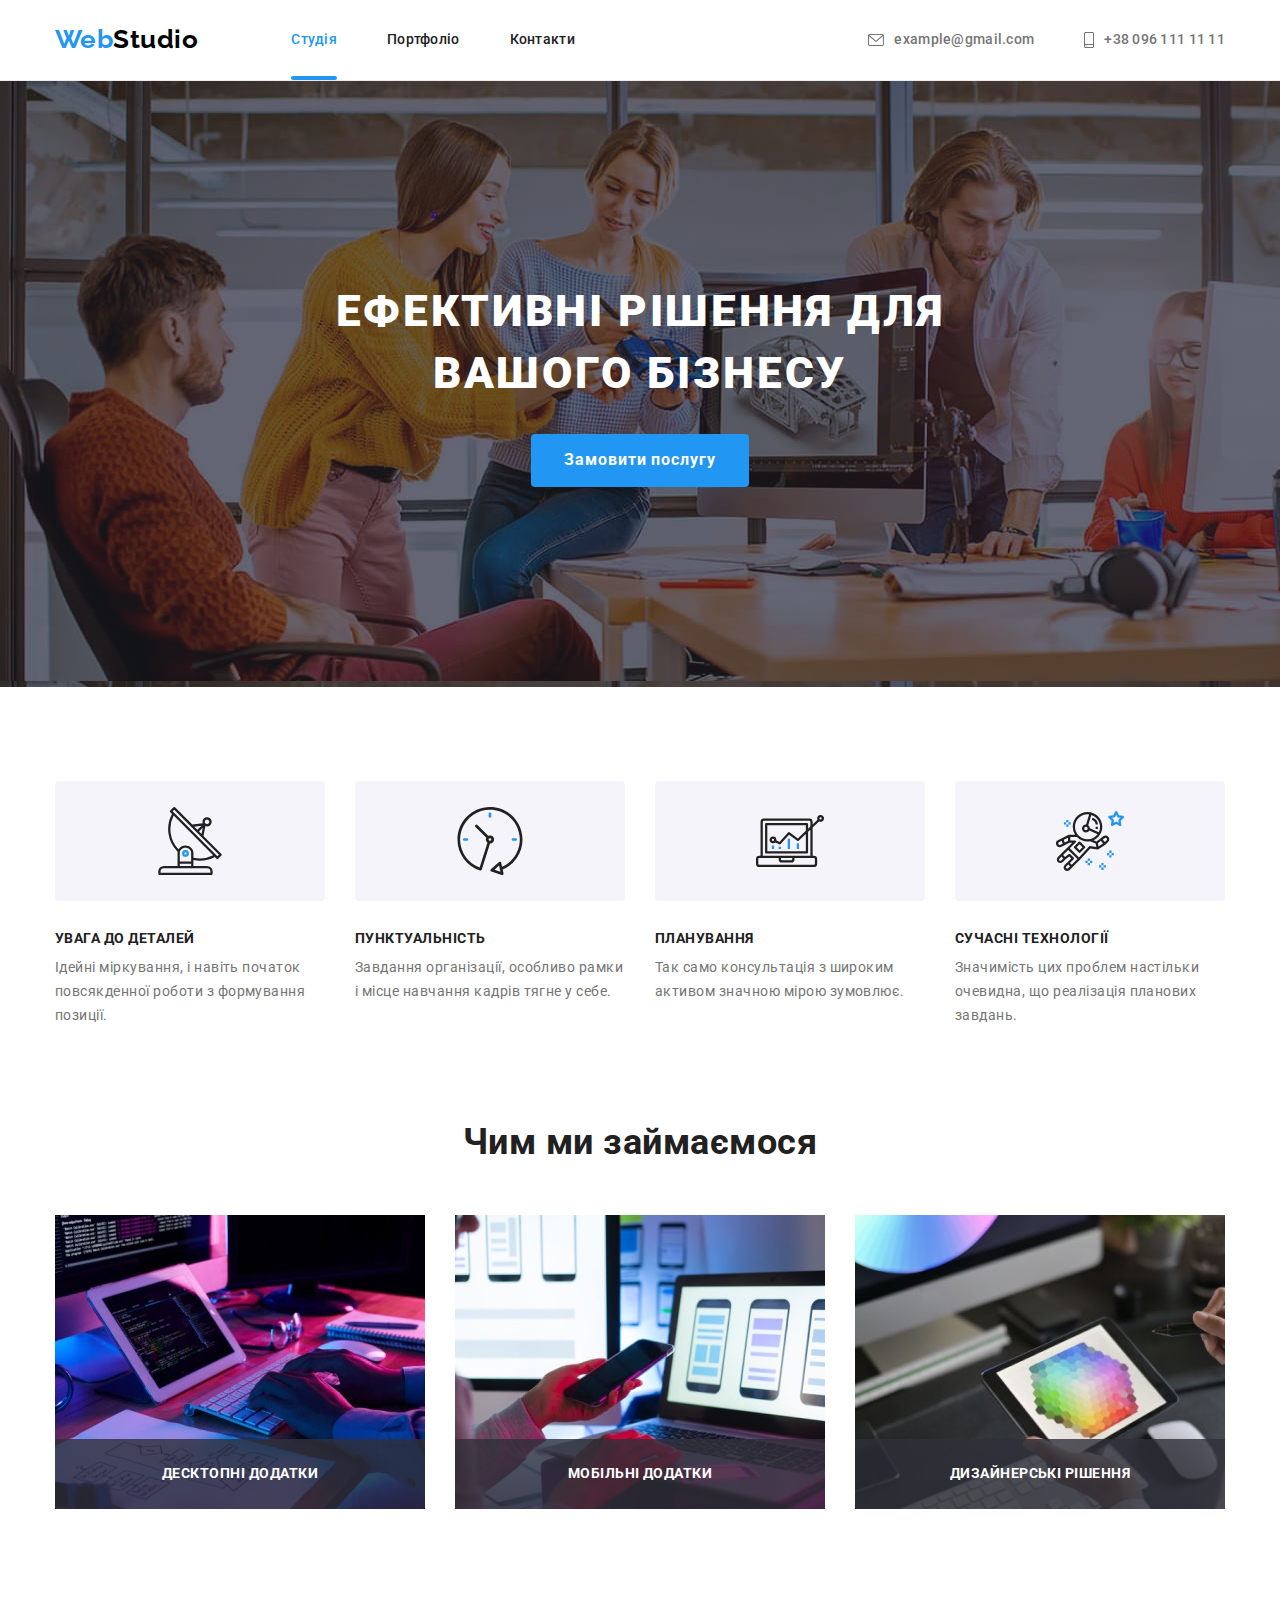
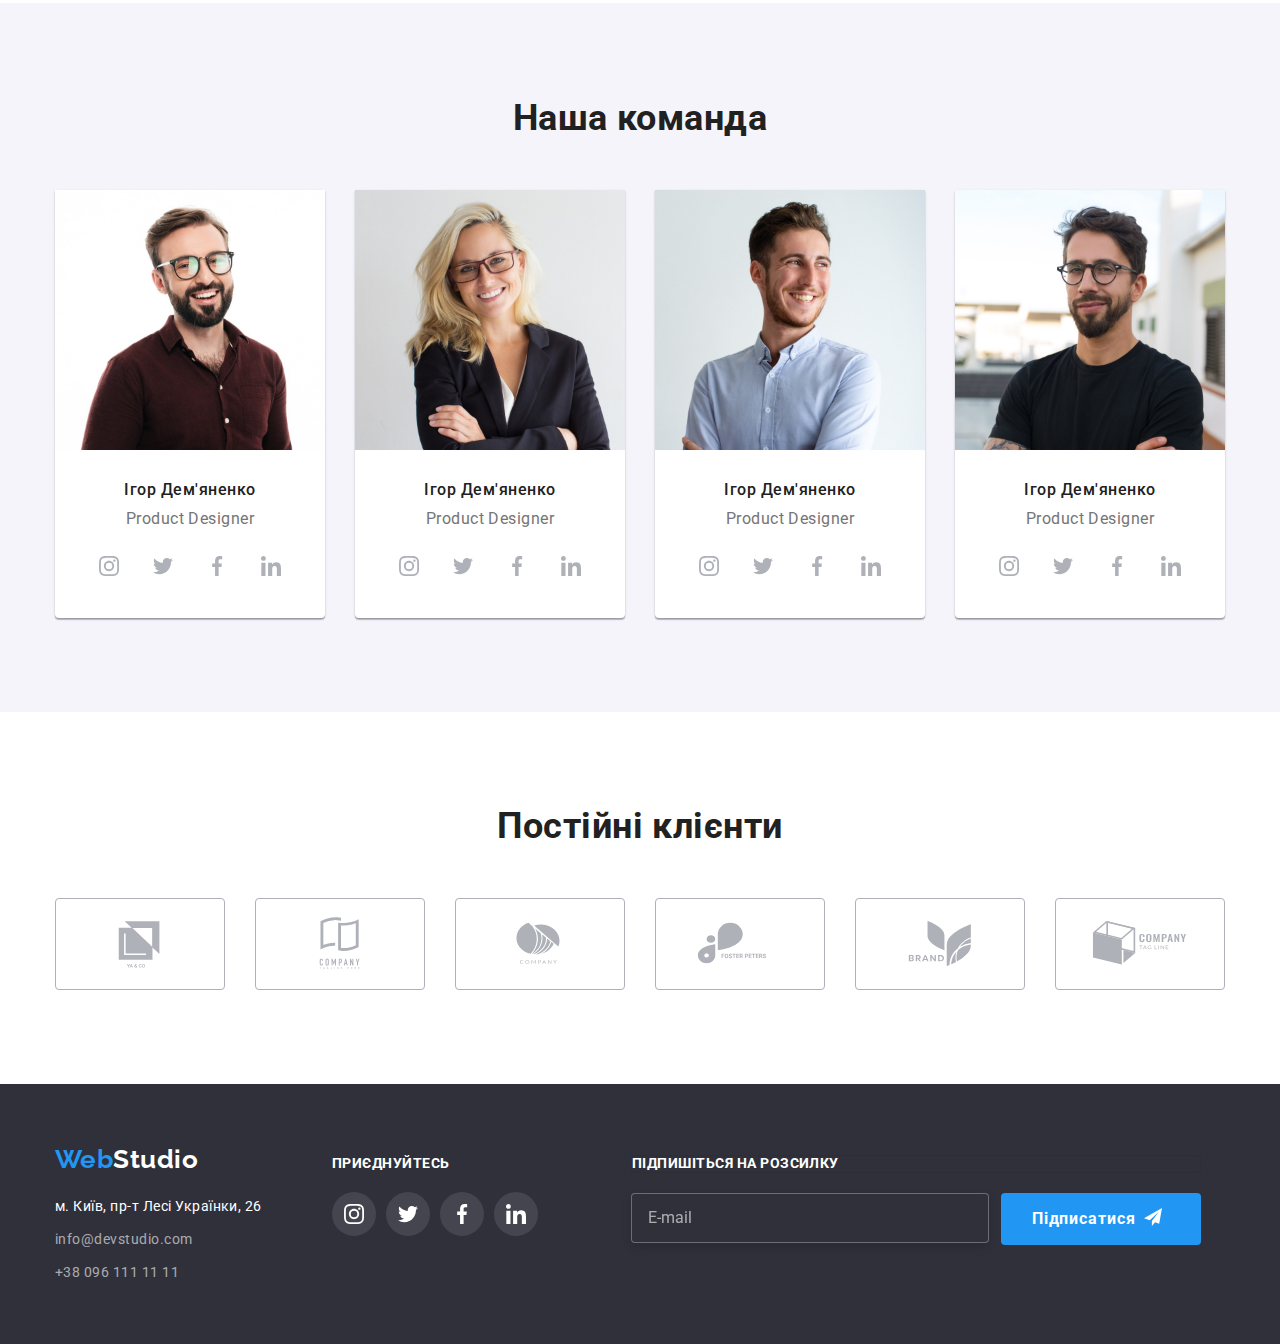
==== index.html @ 4038b5e1 "#HM-7.0" ====
<!DOCTYPE html>
<html lang="uk">
<head>
    <meta charset="UTF-8">
    <meta http-equiv="X-UA-Compatible" content="IE=edge">
    <meta name="viewport" content="width=device-width, initial-scale=1.0">
    <title>Main Page</title>
<link rel="preconnect" href="https://fonts.googleapis.com">
<link rel="preconnect" href="https://fonts.gstatic.com" crossorigin>
<link href="https://fonts.googleapis.com/css2?family=Raleway:wght@700&family=Roboto:wght@400;500;700;900&display=swap"
    rel="stylesheet">
    <link rel="stylesheet" href="https://cdnjs.cloudflare.com/ajax/libs/modern-normalize/1.1.0/modern-normalize.min.css">
    <!-- <link rel="stylesheet" href="css/styles.css"> -->
    <link rel="stylesheet" href="./css/main.min.css">
</head>
<body class="page"> 
    <header class="header">
    <div class="container main-nav">
        <nav>
        <a class="logo" href="index.html"> <span class="logo-half">Web</span>Studio</a>
    <ul class="site-nav list">
        <li class="item"><a class="link current" href="index.html">Студія</a></li>
        <li class="item"><a class="link" href="portfolio.html">Портфоліо</a></li>
        <li class="item"><a class="link" href="">Контакти</a></li>
    </ul>
        </nav>
        
    <ul class="contacts list">
        <li class="item"><a class="contacts-link" href="mailto:example@gmail.com">
            <svg class="contacts-icon" width="16" height="12">
                <use href="./images/icons.svg#icon-envelope"></use>
            </svg>
            example@gmail.com</a></li>
        <li class="item"><a class="contacts-link" href="tel:+380961111111">
            <svg class="contacts-icon" width="10" height="16">
                <use href="./images/icons.svg#icon-smartphone"></use>
            </svg>
            +38 096 111 11 11</a></li>
    </ul>
    </div>
    </header>

    <main>

    <section class="solutions">
        <div class="container">
        <h1 class="head-solution">Ефективні рішення для <br>вашого бізнесу</h1>
        <button class="solution-button" type="button" data-modal-open>Замовити послугу</button>
        </div>

    </section>

<section class="advantages section">
    <div class="container">
    <h2>Наші переваги</h2>
    <ul class="section-advantages list">
        <li class="items">
            <div class="advantages-list">
                <svg class="advantages-icon" width="70" height="70">
                    <use href="./images/icons.svg#icon-antenna-1"></use>
                </svg>
            </div>
            <h3>УВАГА ДО ДЕТАЛЕЙ</h3>
            <p>Ідейні міркування, і навіть початок повсякденної роботи з формування позиції.</p>
        </li>
        <li class="items">
            <div class="advantages-list">
                <svg class="advantages-icon" width="70" height="70">
                    <use href="./images/icons.svg#icon-clock-1"></use>
                </svg>
            </div>
            <h3>ПУНКТУАЛЬНІСТЬ</h3>
            <p>Завдання організації, особливо рамки і місце навчання кадрів тягне у себе.</p>
        </li>
        <li class="items">
            <div class="advantages-list">
                <svg class="advantages-icon" width="70" height="70">
                    <use href="./images/icons.svg#icon-diagram-1"></use>
                </svg>
            </div>
            <h3>ПЛАНУВАННЯ</h3>
            <p>Так само консультація з широким активом значною мірою зумовлює.</p>
        </li>
        <li class="items">
            <div class="advantages-list">
                <svg class="advantages-icon" width="70" height="70">
                    <use href="./images/icons.svg#icon-astronaut-1"></use>
                </svg>
            </div>
            <h3>СУЧАСНІ ТЕХНОЛОГІЇ</h3>
            <p>Значимість цих проблем настільки очевидна, що реалізація планових завдань. </p>
        </li>
    </ul>
    </div>
</section>

<section class="examples">
    <div class="container">
    <h2>Чим ми займаємося</h2>
     <ul class="section-examples list">
        <li class="item"><img src="images/3.jpg"
            alt="Створення макету"
            width="370" 
            height="294"/>
        <div class="examples-content">
            <p>Десктопні додатки</p>
         </div>
        </li>
        <li class="item"><img src="images/2.jpg" 
            alt="Розробка дизайну" 
            width="370" 
            height="294" />
            <div class="examples-content">
                <p>Мобільні додатки</p>
            </div>
        </li>
        <li class="item"><img src="images/1.jpg" 
            alt="Оформлення" 
            width="370" 
            height="294" />
            <div class="examples-content">
                <p>Дизайнерські рішення</p>
            </div>
        </li>
     </ul>
    </div>
</section>

<section class="team section">
    <div class="container">
    <h2>Наша команда</h2>
    <ul class="section-team list">
        <li class="item">
                <img src="images/7.jpg" 
                alt="Ігор Дем'яненко" 
                width="270" />
                <div class="team-names">
                    <h3>Ігор Дем'яненко</h3>
                    <p>Product Designer</p>
                    <ul class="team-social list">
                        <li class="items"><a class="team-link" href="">
                                <svg class="team-icon" width="20" height="20">
                                    <use href="./images/icons.svg#icon-instagram-1"></use>
                                </svg>
                            </a></li>
                        <li class="items"><a class="team-link" href="">
                                <svg class="team-icon" width="20" height="20">
                                    <use href="./images/icons.svg#icon-twitter-1"></use>
                                </svg>
                            </a></li>
                        <li class="items"><a class="team-link" href="">
                                <svg class="team-icon" width="20" height="20">
                                    <use href="./images/icons.svg#icon-facebook-1"></use>
                                </svg>
                            </a></li>
                        <li class="items"><a class="team-link" href="">
                                <svg class="team-icon" width="20" height="20">
                                    <use href="./images/icons.svg#icon-linkedin-1"></use>
                                </svg>
                            </a></li>
                    </ul>
                </div> 
        </li>
        <li class="item">
                <img src="images/6.jpg" 
                alt="Ольга Рєпіна" 
                width="270" />
                <div class="team-names">
                    <h3>Ігор Дем'яненко</h3>
                    <p>Product Designer</p>
                    <ul class="team-social list">
                        <li class="items"><a class="team-link" href="">
                                <svg class="team-icon" width="20" height="20">
                                    <use href="./images/icons.svg#icon-instagram-1"></use>
                                </svg>
                            </a></li>
                        <li class="items"><a class="team-link" href="">
                                <svg class="team-icon" width="20" height="20">
                                    <use href="./images/icons.svg#icon-twitter-1"></use>
                                </svg>
                            </a></li>
                        <li class="items"><a class="team-link" href="">
                                <svg class="team-icon" width="20" height="20">
                                    <use href="./images/icons.svg#icon-facebook-1"></use>
                                </svg>
                            </a></li>
                        <li class="items"><a class="team-link" href="">
                                <svg class="team-icon" width="20" height="20">
                                    <use href="./images/icons.svg#icon-linkedin-1"></use>
                                </svg>
                            </a></li>
                    </ul>
                </div>
        </li>
        <li class="item">
                <img src="images/5.jpg" 
                alt="Микола Тарасов" 
                width="270" />
                <div class="team-names">
                    <h3>Ігор Дем'яненко</h3>
                    <p>Product Designer</p>
                    <ul class="team-social list">
                        <li class="items"><a class="team-link" href="">
                                <svg class="team-icon" width="20" height="20">
                                    <use href="./images/icons.svg#icon-instagram-1"></use>
                                </svg>
                            </a></li>
                        <li class="items"><a class="team-link" href="">
                                <svg class="team-icon" width="20" height="20">
                                    <use href="./images/icons.svg#icon-twitter-1"></use>
                                </svg>
                            </a></li>
                        <li class="items"><a class="team-link" href="">
                                <svg class="team-icon" width="20" height="20">
                                    <use href="./images/icons.svg#icon-facebook-1"></use>
                                </svg>
                            </a></li>
                        <li class="items"><a class="team-link" href="">
                                <svg class="team-icon" width="20" height="20">
                                    <use href="./images/icons.svg#icon-linkedin-1"></use>
                                </svg>
                            </a></li>
                    </ul>
                </div>
        </li>
        <li class="item">
                <img src="images/4.jpg" 
                alt="Михайло Єрмаков" 
                width="270" />
                <div class="team-names">
                    <h3>Ігор Дем'яненко</h3>
                    <p>Product Designer</p>
                    <ul class="team-social list">
                        <li class="items"><a class="team-link" href="">
                                <svg class="team-icon" width="20" height="20">
                                    <use href="./images/icons.svg#icon-instagram-1"></use>
                                </svg>
                            </a></li>
                        <li class="items"><a class="team-link" href="">
                                <svg class="team-icon" width="20" height="20">
                                    <use href="./images/icons.svg#icon-twitter-1"></use>
                                </svg>
                            </a></li>
                        <li class="items"><a class="team-link" href="">
                                <svg class="team-icon" width="20" height="20">
                                    <use href="./images/icons.svg#icon-facebook-1"></use>
                                </svg>
                            </a></li>
                        <li class="items"><a class="team-link" href="">
                                <svg class="team-icon" width="20" height="20">
                                    <use href="./images/icons.svg#icon-linkedin-1"></use>
                                </svg>
                            </a></li>
                    </ul>
                </div>
</section>

<section class="clients section">
    <div class="container">
    <h2>Постійні клієнти</h2>

    <ul class="clients-list list">
        <li class="items"><a class="clients-link" href="">
            <svg class="clients-icon" width="106" height="60">
                <use href="./images/icons.svg#icon-Logo-5"></use>
            </svg>
        </a></li>
        <li class="items"><a class="clients-link" href="">
            <svg class="clients-icon" width="106" height="60">
                <use href="./images/icons.svg#icon-Logo-4"></use>
            </svg>
        </a></li>
        <li class="items"><a class="clients-link" href="">
            <svg class="clients-icon" width="106" height="60">
                <use href="./images/icons.svg#icon-Logo-3"></use>
            </svg>
        </a></li>
        <li class="items"><a class="clients-link" href="">
            <svg class="clients-icon" width="106" height="60">
                <use href="./images/icons.svg#icon-Logo-6"></use>
            </svg>
        </a></li>
        <li class="items"><a class="clients-link" href="">
            <svg class="clients-icon" width="106" height="60">
                <use href="./images/icons.svg#icon-Logo-2"></use>
            </svg>
        </a></li>
        <li class="items"><a class="clients-link" href="">
                <svg class="clients-icon" width="106" height="60">
                    <use href="./images/icons.svg#icon-Logo"></use>
                </svg>
            </a></li>
    </ul>
    </div>
</section>

    </main>

    <footer class="bottom">
        <div class="section-bottom container">
        <div>
        <a class="logo-bottom" href="index.html"> <span class="logo-half">Web</span>Studio</a>
        <address>
        <ul class="contacts-bottom list">
            <li>
            <a href="https://goo.gl/maps/1T22P9cPpZgvF2Uz6" target="_blank" rel="noopener noreferrer"><span class="contacts-address">м. Київ, пр-т Лесі Українки, 26</span> </a>
            </li>

            <li class="address-link">
            <a class="mail" href="mailto:info@devstudio.com">info@devstudio.com</a>
            </li>
            
            <li>
            <a href="tel:+380961111111">+38 096 111 11 11</a>
            </li>
        </ul>
        </address>
        </div>
        
        <section class="join">
            <h2>ПРИЄДНУЙТЕСЬ</h2>
            <ul class="list join-list">
                <li class="blabla"><a class="join-link" href="">
                    <svg class="join-icon" width="20" height="20">
                        <use href="./images/icons.svg#icon-instagram-1"></use>
                    </svg>
                </a></li>
                <li class="blabla"><a class="join-link" href="">
                    <svg class="join-icon" width="20" height="20">
                        <use href="./images/icons.svg#icon-twitter-1"></use>
                    </svg>
                </a></li>
                <li class="blabla"><a class="join-link" href="">
                    <svg class="join-icon" width="20" height="20">
                        <use href="./images/icons.svg#icon-facebook-1"></use>
                    </svg>
                </a></li>
                </a></li>
                <li class="blabla"><a class="join-link" href="">
                    <svg class="join-icon" width="20" height="20">
                        <use href="./images/icons.svg#icon-linkedin-1"></use>
                    </svg>
                </a></li>
            </ul>
        </section>
        <div>
            <form>
                <div class="subscribe-field">
                    <label for="mail">Підпишіться на розсилку</label>
                    <div class="subscribe-list">
                    <input type="email" name="mail" id="mail" placeholder="E-mail"/>
                    <button class="subscribe-button" type="submit">Підписатися</button>
                    <svg class="subscribe-icon" width="18" height="18">
                        <use href="./images/icons.svg#icon-send"></use>
                    </svg>
                    </div>
                </div>
            </form>
        </div>
        </div>
    </footer>

    <div class="backdrop is-hidden" data-modal>
        <div class="modal"> 
            <div>
                <h2>Залиште свої дані, ми вам передзвонимо</h2>

                <form class="form">
                     <label class="form-field">
                        <span class="form-label">Імʼя</span>
                        <input class="form-input" type="text" name="name" />
                        <svg class="form-icon" width="18" height="18">
                            <use href="./images/icons.svg#icon-person"></use>
                        </svg>
                        </label>

                    <div class="form-field">
                        <label for="tel">Телефон</label>
                        <input class="form-input" type="tel" name="tel" id="tel" />
                        <svg class="form-icon" width="18" height="18">
                            <use href="./images/icons.svg#icon-phone"></use>
                        </svg>
                    </div>

                    <div class="form-field">
                        <label for="mail">Пошта</label>
                        <input class="form-input" type="email" name="mail" id="mail" />
                        <svg class="form-icon" width="18" height="18">
                            <use href="./images/icons.svg#icon-email"></use>
                        </svg>
                    </div>

                    <div class="form-field">
                        <label for="message">Комментар</label>
                        <textarea class="form-textarea" name="feedback" id="message" rows="" placeholder="Введіть текст"></textarea>
                    </div>
                </form>

                <label class="policy" >
                    <input class="policy-input" type="checkbox" name="policy" id="policy" />
                    <svg class="input-icon" width="16" height="15">
                        <use href="./images/icons.svg#icon-modal-check"></use>
                    </svg>
                    <!-- <span class="checkbox-img"></span> -->
                   Погоджуюся з розсилкою та приймаю<span><a class="details" href="">Умови договору</a></span>
                </label>
                
                
                <button class="send-button" type="submit">Відправити</button>
            </div>

            <div>
                <button class="close-button" data-modal-close>
                    <svg class="close-icon" width="18" height="18">
                        <use href="./images/icons.svg#icon-close"></use>
                    </svg>
                </button>
            </div>
        </div>
    </div>
<script src="./js/modal.js"></script>

</body>
</html>
---- css/styles.css ----
:root {
  --primary-text-color: #212121;
  --accent-text-color: #2196f3;
  --primary-white-color: #ffffff;
}

.page {
  color: var(--primary-text-color);

  font-family: Roboto, sans-serif;
  letter-spacing: 0.03em;
}

h1,
h2,
h3,
p,
ul {
  margin: 0;
  padding: 0;
}

img {
  display: block;
  height: auto;
  max-width: 100%;
}

.list {
  list-style: none;
}

.link {
  text-decoration: none;
}

.container {
  margin-left: auto;
  margin-right: auto;
  width: 1200px;
  padding-left: 15px;
  padding-right: 15px;
  /* outline: 2px solid tomato; */
}

.section {
  padding-top: 94px;
  padding-bottom: 94px;
}

/* header */
.header {
  border-bottom: 1px solid #ececec;
}

.main-nav {
  display: flex;
  /* align-items: center; */
}

/* лого */
.logo {
  color: #000000;
  text-decoration: none;

  font-family: Raleway, sans-serif;
  font-weight: 700;
  font-size: 26px;
  line-height: 1.2;

  transition-property: color;
  transition-duration: 250ms;
  transition-timing-function: cubic-bezier(0.4, 0, 0.2, 1);
}

.logo:hover,
.logo:focus {
  color: var(--accent-text-color);
}

.logo-half {
  color: var(--accent-text-color);
}

/* навігація */
nav {
  display: flex;
  align-items: center;
}

.site-nav {
  display: flex;
  margin-left: 93px;
}

.site-nav .item + .item {
  margin-left: 50px;
}

.site-nav .link {
  display: block;
  padding-top: 32px;
  padding-bottom: 32px;

  color: var(--primary-text-color);

  font-weight: 500;
  font-size: 14px;
  line-height: 1.1;
  letter-spacing: 0.02em;
  text-decoration: none;

  transition-property: color;
  transition-duration: 250ms;
  transition-timing-function: cubic-bezier(0.4, 0, 0.2, 1);
}

.site-nav .link:hover,
.site-nav .link:focus {
  color: var(--accent-text-color);
}

.link.current {
  color: var(--accent-text-color);
  position: relative;
}

.link.current::after {
  content: "";

  position: absolute;
  display: inline-block;

  top: 95%;
  left: 0%;

  width: 100%;
  height: 4px;
  border-radius: 4px;

  background-color: var(--accent-text-color);
}

/* контакти */
.contacts {
  display: flex;
  margin-left: auto;
  padding: 32px 0;
  /* padding-right: 0; */
}

.contacts .item + .item {
  margin-left: 50px;
}

.contacts a {
  color: #757575;
  text-decoration: none;

  font-weight: 500;
  font-size: 14px;
  line-height: 1.1;
  letter-spacing: 0.02em;

  transition-property: color;
  transition-duration: 250ms;
  transition-timing-function: cubic-bezier(0.4, 0, 0.2, 1);
}

.contacts a:hover,
.contacts a:focus {
  color: var(--accent-text-color);
}

.contacts-link {
  display: flex;
  align-items: center;
  color: #757575;

  transition-property: color;
  transition-duration: 250ms;
  transition-timing-function: cubic-bezier(0.4, 0, 0.2, 1);
}

.contacts-icon {
  fill: currentColor;
  margin-right: 10px;
}

.contacts-link:hover,
.contacts-link:focus {
  color: var(--accent-text-color);
}

/* ефективні рішення */
.solutions {
  background-image: linear-gradient(
      to right,
      rgba(47, 48, 58, 0.4),
      rgba(47, 48, 58, 0.4)
    ),
    url(../images/background.jpg);
  /* background-image: url(/images/background.jpg); */
  padding: 200px 0;
  max-width: 1600px;
  margin-left: auto;
  margin-right: auto;
}

.head-solution {
  color: var(--primary-white-color);

  font-weight: 900;
  font-size: 44px;
  line-height: 1.4;
  letter-spacing: 0.06em;
  text-transform: uppercase;
  text-align: center;

  margin-bottom: 30px;
}

.solution-button {
  margin: 0 auto;
  border: 1px solid transparent;
  border-radius: 4px;
  padding: 10px 32px;
  min-width: 216px;

  color: var(--primary-white-color);
  background-color: var(--accent-text-color);
  cursor: pointer;

  font-weight: 700;
  font-size: 16px;
  line-height: 1.9;
  display: flex;
  letter-spacing: 0.06em;

  transition-property: background-color;
  transition-duration: 250ms;
  transition-timing-function: cubic-bezier(0.4, 0, 0.2, 1);
}

.solution-button:hover,
.solution-button:focus {
  color: var(--accent-text-color);
  background-color: var(--primary-white-color);
}

/* переваги */
.advantages h2 {
  /* display: none;
  font-weight: 700;
  font-size: 36px;
  line-height: 1.2;
  text-align: center; */
  position: absolute;
  white-space: nowrap;
  width: 1px;
  height: 1px;
  overflow: hidden;
  border: 0;
  padding: 0;
  clip: rect(0 0 0 0);
  clip-path: inset(50%);
  margin: -1px;
}

.section-advantages {
  display: flex;
}

.section-advantages .items {
  width: 270px;
}

.section-advantages .items + .items {
  margin-left: 30px;
}

.section-advantages h3 {
  margin-top: 30px;
  margin-bottom: 10px;

  color: var(--primary-text-color);

  font-weight: 700;
  font-size: 14px;
  line-height: 1.1;
  text-transform: uppercase;
}

.section-advantages p {
  color: #757575;

  font-size: 14px;
  line-height: 1.7;
}

.advantages-list {
  display: flex;
  justify-content: center;
  align-items: center;

  height: 120px;
  width: 270px;

  background-color: #f5f4fa;

  border: 1px solid transparent;
  border-radius: 4px;
}

.advantages-icon {
  border: 1px solid transparent;
  border-radius: 4px;
  /* outline: 2px solid red; */
}

/* Чим ми займаємося */
.examples {
  padding-bottom: 94px;
}

.examples h2 {
  margin-bottom: 50px;

  font-weight: 700;
  font-size: 36px;
  line-height: 1.2;
  text-align: center;
}

.section-examples {
  display: flex;
}

.section-examples .item + .item {
  margin-left: 30px;
}

.section-examples .item {
  position: relative;
}

.examples-content {
  position: absolute;
  display: flex;
  align-items: center;
  justify-content: center;

  height: 70px;
  width: 370px;
  bottom: -12%;
  left: 50%;
  transform: translate(-50%, -50%);

  font-weight: 700;
  font-size: 14px;
  line-height: 1.14;
  text-align: center;
  text-transform: uppercase;
  color: var(--primary-white-color);
  background: rgba(47, 48, 58, 0.8);
}

/* команда */

.team {
  background-color: #f5f4fa;
}

.team h2 {
  margin-bottom: 50px;

  font-weight: 700;
  font-size: 36px;
  line-height: 1.2;
  text-align: center;
}

.section-team {
  display: flex;
  justify-content: space-between;
}

.section-team .item {
  background-color: var(--primary-white-color);
  box-shadow: 0px 1px 3px rgba(0, 0, 0, 0.12), 0px 1px 1px rgba(0, 0, 0, 0.14),
    0px 2px 1px rgba(0, 0, 0, 0.2);
  border-radius: 0px 0px 4px 4px;
}

.team-names {
  margin: 30px 0;
}

.section-team h3 {
  /* margin-top: 30px; */
  margin-bottom: 10px;

  color: var(--primary-text-color);

  font-weight: 500;
  font-size: 16px;
  line-height: 1.2;
  text-align: center;
}

.section-team p {
  color: #757575;

  font-size: 16px;
  line-height: 1.2;
  text-align: center;
}

.team-social {
  display: flex;
  margin-top: 16px;
  margin-bottom: 30px;
  margin-left: 32px;
  margin-right: 32px;
}

.team-link {
  color: #afb1b8;

  height: 44px;
  width: 44px;

  display: flex;
  justify-content: center;
  align-items: center;

  border-radius: 50%;

  transition-property: background-color, color;
  transition-duration: 250ms;
  transition-timing-function: cubic-bezier(0.4, 0, 0.2, 1);
}

.team-icon {
  fill: currentColor;
}

.team-link:hover,
.team-link:focus {
  color: var(--primary-white-color);
  background-color: var(--accent-text-color);
}

.team-social .items + .items {
  margin-left: 10px;
}

/* клієнти */
.clients h2 {
  color: var(--primary-text-color);
  font-size: 36px;
  line-height: 1.16;
  text-align: center;

  margin-bottom: 50px;
}

.clients-list {
  display: flex;
  justify-content: center;
}

.clients-list .items {
  display: flex;
  align-items: center;
}

.clients-list .items + .items {
  margin-left: 30px;
}

.clients-link {
  width: 170px;
  height: 92px;

  display: flex;
  justify-content: center;
  align-items: center;

  color: #afb1b8;
  border: 1px solid #afb1b8;
  border-radius: 4px;

  transition-property: background-color, color, border;
  transition-duration: 250ms;
  transition-timing-function: cubic-bezier(0.4, 0, 0.2, 1);
}

.clients-icon {
  fill: currentColor;
}

.clients-link:hover,
.clients-link:focus {
  color: var(--accent-text-color);
  border: 1px solid var(--accent-text-color);
  border-radius: 4px;
}

/* Підвал */
.bottom {
  background-color: #2f303a;
  padding: 60px 0;
}

.section-bottom {
  display: flex;
  align-items: baseline;
}

/* лого-підвал */
.logo-bottom {
  display: inline-block;
  margin-bottom: 20px;

  color: var(--primary-white-color);
  text-decoration: none;

  font-family: Raleway, sans-serif;
  font-weight: 700;
  font-size: 26px;
  line-height: 1.2;

  transition-property: color;
  transition-duration: 250ms;
  transition-timing-function: cubic-bezier(0.4, 0, 0.2, 1);
}

.logo-bottom:hover,
.logo-bottom:focus {
  color: var(--accent-text-color);
}

.logo-half {
  color: var(--accent-text-color);
}

/* контакти-підвал */
.contacts-bottom a {
  color: rgba(255, 255, 255, 0.6);
  text-decoration: none;
  font-style: normal;

  font-size: 14px;
  line-height: 1.7;

  transition-property: color;
  transition-duration: 250ms;
  transition-timing-function: cubic-bezier(0.4, 0, 0.2, 1);
}

.contacts-bottom a:hover,
.contacts-bottom a:focus {
  color: var(--accent-text-color);
}

.contacts-address {
  color: var(--primary-white-color);

  transition-property: color;
  transition-duration: 250ms;
  transition-timing-function: cubic-bezier(0.4, 0, 0.2, 1);
}

.contacts-address:hover,
.contacts-address:focus {
  color: var(--accent-text-color);
}

.address-link {
  margin: 9px 0;
}

.contacts-bottom .mail {
  margin: 9px 0;
}

.join {
  margin-left: 70px;
}

.join h2 {
  color: var(--primary-white-color);
  font-size: 14px;
  line-height: 1.14;
}

.join-list {
  display: flex;
  margin-top: 20px;
}

.join-list .blabla + .blabla {
  margin-left: 10px;
}

.join-link {
  color: var(--primary-white-color);

  height: 44px;
  width: 44px;

  display: flex;
  justify-content: center;
  align-items: center;

  border-radius: 50%;

  background: rgba(255, 255, 255, 0.1);

  transition-property: background-color;
  transition-duration: 250ms;
  transition-timing-function: cubic-bezier(0.4, 0, 0.2, 1);
}

.join-icon {
  fill: currentColor;
}

.join-link:hover,
.join-link:focus {
  background-color: var(--accent-text-color);
}

.subscribe-field {
  /* position: relative; */
  display: flex;
  flex-direction: column;
  margin-left: 93px;
}

.subscribe-field label {
  font-weight: 700;
  font-size: 14px;
  line-height: 1.14;
  text-transform: uppercase;

  color: #ffffff;

  border: 1px solid rgba(33, 33, 33, 0.2);
  border-radius: 4px;

  margin-bottom: 20px;
}

.subscribe-field input {
  width: 358px;
  height: 50px;

  padding-left: 16px;

  border: 1px solid rgba(255, 255, 255, 0.3);
  filter: drop-shadow(0px 4px 4px rgba(0, 0, 0, 0.15));
  border-radius: 4px;

  color: var(--primary-white-color);
  background-color: #2f303a;

  transition: border 250ms cubic-bezier(0.4, 0, 0.2, 1);
}

.subscribe-field input::placeholder {
  font-size: 16px;
  line-height: 1.25;

  color: rgba(255, 255, 255, 0.6);
}

.subscribe-field input:focus {
  border: 1px solid var(--accent-text-color);
}

.subscribe-list {
  position: relative;
  display: flex;
}

.subscribe-list button {
  margin-left: 12px;
}

.subscribe-button {
  padding-left: 28px;
  padding-top: 10px;
  padding-right: 62px;
  padding-bottom: 10px;

  min-width: 200px;

  border: 1px solid transparent;
  border-radius: 4px;

  color: var(--primary-white-color);
  background-color: var(--accent-text-color);
  cursor: pointer;

  font-weight: 700;
  font-size: 16px;
  line-height: 1.88;
  letter-spacing: 0.06em;
}

.subscribe-icon {
  position: absolute;
  left: 90%;
  top: 30%;

  fill: var(--primary-white-color);
}

/* Портфоліо */

.portfolio h1 {
  position: absolute;
  white-space: nowrap;
  width: 1px;
  height: 1px;
  overflow: hidden;
  border: 0;
  padding: 0;
  clip: rect(0 0 0 0);
  clip-path: inset(50%);
  margin: -1px;
}

/* кнопки */
.portfolio-buttons {
  display: flex;
  margin-bottom: 50px;
  justify-content: center;
}

.button-item {
  display: flex;
  border: 1px solid transparent;
  border-radius: 4px;
  padding: 6px 22px;

  color: var(--primary-text-color);
  background-color: #f5f4fa;
  cursor: pointer;

  font-family: inherit;
  font-weight: 500;
  font-size: 16px;
  line-height: 1.6;

  transition-property: background-color, color, box-shadow;
  transition-duration: 250ms;
  transition-timing-function: cubic-bezier(0.4, 0, 0.2, 1);
}

.portfolio-buttons .item + .item {
  margin-left: 8px;
}

.button-item:hover,
.button-item:focus {
  background-color: var(--accent-text-color);
  color: var(--primary-white-color);

  box-shadow: 0px 3px 1px rgba(0, 0, 0, 0.1), 0px 1px 2px rgba(0, 0, 0, 0.08),
    0px 2px 2px rgba(0, 0, 0, 0.12);
}

/* лого */
.section-portfolio {
  display: flex;
  flex-wrap: wrap;
}

.portfolio-flex {
  /* display: block; */
  /* position: relative; */
  border: 1px solid #eeeeee;
  margin-right: 30px;
  margin-bottom: 30px;
  width: 370px;
  height: 404px;

  transition-property: box-shadow;
  transition-duration: 250ms;
  transition-timing-function: cubic-bezier(0.4, 0, 0.2, 1);
}

.portfolio-flex:hover,
.portfolio-flex:focus {
  box-shadow: 0px 1px 1px rgba(0, 0, 0, 0.12), 0px 4px 4px rgba(0, 0, 0, 0.06),
    1px 4px 6px rgba(0, 0, 0, 0.16);
}

.portfolio-flex:nth-child(3n) {
  margin-right: 0;
}

.portfolio-flex:nth-child(n + 7) {
  margin-bottom: 0;
}

.portfolio-names {
  padding: 20px 24px;
}

.section-portfolio h2 {
  margin-bottom: 4px;

  color: var(--primary-text-color);

  font-weight: 700;
  font-size: 18px;
  line-height: 2;
  letter-spacing: 0.06em;
}

.section-portfolio p {
  color: #757575;

  font-size: 16px;
  line-height: 1.8;
}

.thumb {
  position: relative;
  overflow: hidden;
}

.thumb::before {
  content: "";
  position: absolute;
  /* display: inline-block;    */
  width: 100%;
  height: 100%;
  background-color: rgba(33, 150, 243, 0.9);
  opacity: 0;

  transform: translateY(100%);

  transition-property: opacity, transform;
  transition-duration: 250ms;
  transition-timing-function: cubic-bezier(0.4, 0, 0.2, 1);
}

.portfolio-flex:hover .thumb:before,
.portfolio-flex:focus .thumb:before {
  opacity: 1;
  transform: translateY(0);
}

.product-content {
  position: absolute;

  font-size: 18px;
  line-height: 1.55;

  height: 168px;
  width: 322px;
  top: 50%;
  left: 50%;
  transform: translate(-50%, 120%);

  /* opacity: 0; */

  transition-property: opacity, transform;
  transition-duration: 250ms;
  transition-timing-function: cubic-bezier(0.4, 0, 0.2, 1);
}

.product-content p {
  color: var(--primary-white-color);
}

.portfolio-flex:hover .product-content,
.portfolio-flex:focus .product-content {
  opacity: 1;
  transform: translate(-50%, -50%);
}

/* бекдроп + модалка */

.backdrop {
  position: fixed;
  top: 0;
  left: 0;
  width: 100%;
  height: 100%;
  background-color: rgba(0, 0, 0, 0.2);
  /* background-color: red; */
  opacity: 1;

  transition: opacity 250ms cubic-bezier(0.4, 0, 0.2, 1);
}

.backdrop.is-hidden {
  opacity: 0;
  pointer-events: none;
}

.modal {
  position: absolute;
  top: 50%;
  left: 50%;
  transform: translate(-50%, -50%);

  max-height: 581px;
  max-width: 528px;

  box-shadow: 0px 1px 3px rgba(0, 0, 0, 0.12), 0px 1px 1px rgba(0, 0, 0, 0.14),
    0px 2px 1px rgba(0, 0, 0, 0.2);

  background-color: #fff;
  /* background-color: red; */

  border-radius: 4px;
}

.close-button {
  position: absolute;
  top: 0;
  right: 0;
  margin-top: 8px;
  margin-right: 8px;
  display: flex;
  justify-content: center;
  align-items: center;

  height: 30px;
  width: 30px;

  border: 1px solid rgba(0, 0, 0, 0.1);
  border-radius: 50%;

  background-color: var(--primary-white-color);
  color: var(--primary-text-color);

  cursor: pointer;

  transition: color 250ms cubic-bezier(0.4, 0, 0.2, 1);
}

.close-icon {
  fill: currentColor;
}

.close-button:hover,
.close-button:focus {
  color: var(--accent-text-color);
}

textarea {
  resize: none;
}

.modal h2 {
  font-size: 20px;
  line-height: 1.15;
  text-align: center;

  color: #212121;

  margin-left: 40px;
  margin-right: 40px;
  margin-top: 40px;
  margin-bottom: 12px;
}

.form {
  height: 342px;
  width: 448px;
  margin-left: 40px;
  margin-right: 40px;
  margin-bottom: 20px;
}

.form-field {
  position: relative;
  display: flex;
  flex-direction: column;
  margin-bottom: 10px;
}

.form-input {
  height: 40px;

  padding-left: 42px;

  border: 1px solid rgba(33, 33, 33, 0.2);
  border-radius: 4px;

  transition: border 250ms cubic-bezier(0.4, 0, 0.2, 1);
}

.form-input:focus {
  border: 1px solid var(--accent-text-color);
}

.form-field label {
  font-weight: 400;
  font-size: 12px;
  line-height: 1.16;
  letter-spacing: 0.01em;

  margin-bottom: 5px;

  color: #757575;
}

.form-label {
  font-weight: 400;
  font-size: 12px;
  line-height: 1.16;
  letter-spacing: 0.01em;

  margin-bottom: 5px;

  color: #757575;
}

/* .form-field input {
  height: 40px;

  padding-left: 42px;

  border: 1px solid rgba(33, 33, 33, 0.2);
  border-radius: 4px;
} */

.form-textarea {
  height: 120px;

  font-size: 12px;

  padding-left: 16px;
  padding-top: 12px;

  border: 1px solid rgba(33, 33, 33, 0.2);
  border-radius: 4px;

  transition: border 250ms cubic-bezier(0.4, 0, 0.2, 1);
}

.form-textarea::placeholder {
  font-size: 12px;
  line-height: 1.16;
  letter-spacing: 0.01em;

  color: rgba(117, 117, 117, 0.5);
}

.form-textarea:focus {
  border: 1px solid var(--accent-text-color);
}

.policy {
  display: flex;
  align-items: center;

  margin-left: 54px;
  margin-right: 50px;
  margin-top: 20px;
  margin-bottom: 30px;

  max-height: 20px;

  font-size: 14px;
  line-height: 1.71;

  color: #757575;
}

.policy-input {
  position: absolute;
  width: 1px;
  height: 1px;
  margin: -1px;
  border: 0;
  padding: 0;
  clip: rect(0 0 0 0);
  overflow: hidden;
}

.input-icon {
  margin-right: 8px;

  border: 2px solid var(--primary-text-color);
  border-radius: 4px;
}

.policy-input:checked + .input-icon {
  background-color: var(--accent-text-color);
  border: transparent;
}

.details {
  color: var(--accent-text-color);
  margin-left: 5px;
}

/* .checkbox-img {
  display: block;
  margin-right: 8px;

  height: 15px;
  width: 16px;
  border: 2px solid var(--primary-text-color);
  border-radius: 4px;
}

.policy-input:checked + .checkbox-img {
  border-color: transparent;

  background-image: url("../images/check.svg");
  background-color: var(--accent-text-color);
  background-size: contain;
  background-origin: border-box;
} */

.send-button {
  display: flex;
  margin-bottom: 40px;
  margin-left: 164px;
  margin-right: 164px;
  padding: 10px 52px;
  min-width: 200px;

  border: 1px solid transparent;
  border-radius: 4px;

  color: var(--primary-white-color);
  background-color: var(--accent-text-color);
  cursor: pointer;

  font-weight: 700;
  font-size: 16px;
  line-height: 1.9;
  letter-spacing: 0.06em;

  box-shadow: 0px 4px 4px rgba(0, 0, 0, 0.15);
}

.form-icon {
  fill: var(--primary-text-color);

  position: absolute;
  bottom: 12px;
  left: 12px;

  transition: fill 250ms cubic-bezier(0.4, 0, 0.2, 1);
}
/* .form-input:focus ~ .form-icon {
  fill: var(--accent-text-color);
} */

.form-field:focus-within .form-icon {
  fill: var(--accent-text-color);
}
---- css/main.min.css ----
:root{--primary-text-color: #212121;--accent-text-color: #2196f3;--primary-white-color: #ffffff}.page{color:var(--primary-text-color);font-family:Roboto,sans-serif;letter-spacing:.03em}h1,h2,h3,p,ul{margin:0;padding:0}img{display:block;height:auto;max-width:100%}.list{list-style:none}.link{text-decoration:none}.container{margin-left:auto;margin-right:auto;width:1200px;padding-left:15px;padding-right:15px}.section{padding-top:94px;padding-bottom:94px}.header{border-bottom:1px solid #ececec}.main-nav{display:flex}.logo{color:#000;text-decoration:none;font-family:Raleway,sans-serif;font-weight:700;font-size:26px;line-height:1.2;transition-property:color;transition-duration:250ms;transition-timing-function:cubic-bezier(0.4, 0, 0.2, 1)}.logo:hover,.logo:focus{color:var(--accent-text-color)}.logo-half{color:var(--accent-text-color)}nav{display:flex;align-items:center}.site-nav{display:flex;margin-left:93px}.site-nav .item+.item{margin-left:50px}.site-nav .link{display:block;padding-top:32px;padding-bottom:32px;color:var(--primary-text-color);font-weight:500;font-size:14px;line-height:1.1;letter-spacing:.02em;text-decoration:none;transition-property:color;transition-duration:250ms;transition-timing-function:cubic-bezier(0.4, 0, 0.2, 1)}.site-nav .link:hover,.site-nav .link:focus{color:var(--accent-text-color)}.link.current{color:var(--accent-text-color);position:relative}.link.current::after{content:"";position:absolute;display:inline-block;top:95%;left:0%;width:100%;height:4px;border-radius:4px;background-color:var(--accent-text-color)}.contacts{display:flex;margin-left:auto;padding:32px 0}.contacts .item+.item{margin-left:50px}.contacts a{color:#757575;text-decoration:none;font-weight:500;font-size:14px;line-height:1.1;letter-spacing:.02em;transition-property:color;transition-duration:250ms;transition-timing-function:cubic-bezier(0.4, 0, 0.2, 1)}.contacts a:hover,.contacts a:focus{color:var(--accent-text-color)}.contacts-link{display:flex;align-items:center;color:#757575;transition-property:color;transition-duration:250ms;transition-timing-function:cubic-bezier(0.4, 0, 0.2, 1)}.contacts-icon{fill:currentColor;margin-right:10px}.contacts-link:hover,.contacts-link:focus{color:var(--accent-text-color)}.solutions{background-image:linear-gradient(to right, rgba(47, 48, 58, 0.4), rgba(47, 48, 58, 0.4)),url(../images/background.jpg);padding:200px 0;max-width:1600px;margin-left:auto;margin-right:auto}.head-solution{color:var(--primary-white-color);font-weight:900;font-size:44px;line-height:1.4;letter-spacing:.06em;text-transform:uppercase;text-align:center;margin-bottom:30px}.solution-button{margin:0 auto;border:1px solid rgba(0,0,0,0);border-radius:4px;padding:10px 32px;min-width:216px;color:var(--primary-white-color);background-color:var(--accent-text-color);cursor:pointer;font-weight:700;font-size:16px;line-height:1.9;display:flex;letter-spacing:.06em;transition-property:background-color;transition-duration:250ms;transition-timing-function:cubic-bezier(0.4, 0, 0.2, 1)}.solution-button:hover,.solution-button:focus{color:var(--accent-text-color);background-color:var(--primary-white-color)}.advantages h2{position:absolute;white-space:nowrap;width:1px;height:1px;overflow:hidden;border:0;padding:0;clip:rect(0 0 0 0);-webkit-clip-path:inset(50%);clip-path:inset(50%);margin:-1px}.section-advantages{display:flex}.section-advantages .items{width:270px}.section-advantages .items+.items{margin-left:30px}.section-advantages h3{margin-top:30px;margin-bottom:10px;color:var(--primary-text-color);font-weight:700;font-size:14px;line-height:1.1;text-transform:uppercase}.section-advantages p{color:#757575;font-size:14px;line-height:1.7}.advantages-list{display:flex;justify-content:center;align-items:center;height:120px;width:270px;background-color:#f5f4fa;border:1px solid rgba(0,0,0,0);border-radius:4px}.advantages-icon{border:1px solid rgba(0,0,0,0);border-radius:4px}.examples{padding-bottom:94px}.examples h2{margin-bottom:50px;font-weight:700;font-size:36px;line-height:1.2;text-align:center}.section-examples{display:flex}.section-examples .item+.item{margin-left:30px}.section-examples .item{position:relative}.examples-content{position:absolute;display:flex;align-items:center;justify-content:center;height:70px;width:370px;bottom:-12%;left:50%;transform:translate(-50%, -50%);font-weight:700;font-size:14px;line-height:1.14;text-align:center;text-transform:uppercase;color:var(--primary-white-color);background:rgba(47,48,58,.8)}.team{background-color:#f5f4fa}.team h2{margin-bottom:50px;font-weight:700;font-size:36px;line-height:1.2;text-align:center}.section-team{display:flex;justify-content:space-between}.section-team .item{background-color:var(--primary-white-color);box-shadow:0px 1px 3px rgba(0,0,0,.12),0px 1px 1px rgba(0,0,0,.14),0px 2px 1px rgba(0,0,0,.2);border-radius:0px 0px 4px 4px}.team-names{margin:30px 0}.section-team h3{margin-bottom:10px;color:var(--primary-text-color);font-weight:500;font-size:16px;line-height:1.2;text-align:center}.section-team p{color:#757575;font-size:16px;line-height:1.2;text-align:center}.team-social{display:flex;margin-top:16px;margin-bottom:30px;margin-left:32px;margin-right:32px}.team-link{color:#afb1b8;height:44px;width:44px;display:flex;justify-content:center;align-items:center;border-radius:50%;transition-property:background-color,color;transition-duration:250ms;transition-timing-function:cubic-bezier(0.4, 0, 0.2, 1)}.team-icon{fill:currentColor}.team-link:hover,.team-link:focus{color:var(--primary-white-color);background-color:var(--accent-text-color)}.team-social .items+.items{margin-left:10px}.clients h2{color:var(--primary-text-color);font-size:36px;line-height:1.16;text-align:center;margin-bottom:50px}.clients-list{display:flex;justify-content:center}.clients-list .items{display:flex;align-items:center}.clients-list .items+.items{margin-left:30px}.clients-link{width:170px;height:92px;display:flex;justify-content:center;align-items:center;color:#afb1b8;border:1px solid #afb1b8;border-radius:4px;transition-property:background-color,color,border;transition-duration:250ms;transition-timing-function:cubic-bezier(0.4, 0, 0.2, 1)}.clients-icon{fill:currentColor}.clients-link:hover,.clients-link:focus{color:var(--accent-text-color);border:1px solid var(--accent-text-color);border-radius:4px}.bottom{background-color:#2f303a;padding:60px 0}.section-bottom{display:flex;align-items:baseline}.logo-bottom{display:inline-block;margin-bottom:20px;color:var(--primary-white-color);text-decoration:none;font-family:Raleway,sans-serif;font-weight:700;font-size:26px;line-height:1.2;transition-property:color;transition-duration:250ms;transition-timing-function:cubic-bezier(0.4, 0, 0.2, 1)}.logo-bottom:hover,.logo-bottom:focus{color:var(--accent-text-color)}.logo-half{color:var(--accent-text-color)}.contacts-bottom a{color:rgba(255,255,255,.6);text-decoration:none;font-style:normal;font-size:14px;line-height:1.7;transition-property:color;transition-duration:250ms;transition-timing-function:cubic-bezier(0.4, 0, 0.2, 1)}.contacts-bottom a:hover,.contacts-bottom a:focus{color:var(--accent-text-color)}.contacts-address{color:var(--primary-white-color);transition-property:color;transition-duration:250ms;transition-timing-function:cubic-bezier(0.4, 0, 0.2, 1)}.contacts-address:hover,.contacts-address:focus{color:var(--accent-text-color)}.address-link{margin:9px 0}.contacts-bottom .mail{margin:9px 0}.join{margin-left:70px}.join h2{color:var(--primary-white-color);font-size:14px;line-height:1.14}.join-list{display:flex;margin-top:20px}.join-list .blabla+.blabla{margin-left:10px}.join-link{color:var(--primary-white-color);height:44px;width:44px;display:flex;justify-content:center;align-items:center;border-radius:50%;background:rgba(255,255,255,.1);transition-property:background-color;transition-duration:250ms;transition-timing-function:cubic-bezier(0.4, 0, 0.2, 1)}.join-icon{fill:currentColor}.join-link:hover,.join-link:focus{background-color:var(--accent-text-color)}.subscribe-field{display:flex;flex-direction:column;margin-left:93px}.subscribe-field label{font-weight:700;font-size:14px;line-height:1.14;text-transform:uppercase;color:#fff;border:1px solid rgba(33,33,33,.2);border-radius:4px;margin-bottom:20px}.subscribe-field input{width:358px;height:50px;padding-left:16px;border:1px solid rgba(255,255,255,.3);filter:drop-shadow(0px 4px 4px rgba(0, 0, 0, 0.15));border-radius:4px;color:var(--primary-white-color);background-color:#2f303a;transition:border 250ms cubic-bezier(0.4, 0, 0.2, 1)}.subscribe-field input::-moz-placeholder{font-size:16px;line-height:1.25;color:rgba(255,255,255,.6)}.subscribe-field input:-ms-input-placeholder{font-size:16px;line-height:1.25;color:rgba(255,255,255,.6)}.subscribe-field input::placeholder{font-size:16px;line-height:1.25;color:rgba(255,255,255,.6)}.subscribe-field input:focus{border:1px solid var(--accent-text-color)}.subscribe-list{position:relative;display:flex}.subscribe-list button{margin-left:12px}.subscribe-button{padding-left:28px;padding-top:10px;padding-right:62px;padding-bottom:10px;min-width:200px;border:1px solid rgba(0,0,0,0);border-radius:4px;color:var(--primary-white-color);background-color:var(--accent-text-color);cursor:pointer;font-weight:700;font-size:16px;line-height:1.88;letter-spacing:.06em}.subscribe-icon{position:absolute;left:90%;top:30%;fill:var(--primary-white-color)}.portfolio h1{position:absolute;white-space:nowrap;width:1px;height:1px;overflow:hidden;border:0;padding:0;clip:rect(0 0 0 0);-webkit-clip-path:inset(50%);clip-path:inset(50%);margin:-1px}.portfolio-buttons{display:flex;margin-bottom:50px;justify-content:center}.button-item{display:flex;border:1px solid rgba(0,0,0,0);border-radius:4px;padding:6px 22px;color:var(--primary-text-color);background-color:#f5f4fa;cursor:pointer;font-family:inherit;font-weight:500;font-size:16px;line-height:1.6;transition-property:background-color,color,box-shadow;transition-duration:250ms;transition-timing-function:cubic-bezier(0.4, 0, 0.2, 1)}.portfolio-buttons .item+.item{margin-left:8px}.button-item:hover,.button-item:focus{background-color:var(--accent-text-color);color:var(--primary-white-color);box-shadow:0px 3px 1px rgba(0,0,0,.1),0px 1px 2px rgba(0,0,0,.08),0px 2px 2px rgba(0,0,0,.12)}.section-portfolio{display:flex;flex-wrap:wrap}.portfolio-flex{border:1px solid #eee;margin-right:30px;margin-bottom:30px;width:370px;height:404px;transition-property:box-shadow;transition-duration:250ms;transition-timing-function:cubic-bezier(0.4, 0, 0.2, 1)}.portfolio-flex:hover,.portfolio-flex:focus{box-shadow:0px 1px 1px rgba(0,0,0,.12),0px 4px 4px rgba(0,0,0,.06),1px 4px 6px rgba(0,0,0,.16)}.portfolio-flex:nth-child(3n){margin-right:0}.portfolio-flex:nth-child(n+7){margin-bottom:0}.portfolio-names{padding:20px 24px}.section-portfolio h2{margin-bottom:4px;color:var(--primary-text-color);font-weight:700;font-size:18px;line-height:2;letter-spacing:.06em}.section-portfolio p{color:#757575;font-size:16px;line-height:1.8}.thumb{position:relative;overflow:hidden}.thumb::before{content:"";position:absolute;width:100%;height:100%;background-color:rgba(33,150,243,.9);opacity:0;transform:translateY(100%);transition-property:opacity,transform;transition-duration:250ms;transition-timing-function:cubic-bezier(0.4, 0, 0.2, 1)}.portfolio-flex:hover .thumb:before,.portfolio-flex:focus .thumb:before{opacity:1;transform:translateY(0)}.product-content{position:absolute;font-size:18px;line-height:1.55;height:168px;width:322px;top:50%;left:50%;transform:translate(-50%, 120%);transition-property:opacity,transform;transition-duration:250ms;transition-timing-function:cubic-bezier(0.4, 0, 0.2, 1)}.product-content p{color:var(--primary-white-color)}.portfolio-flex:hover .product-content,.portfolio-flex:focus .product-content{opacity:1;transform:translate(-50%, -50%)}.backdrop{position:fixed;top:0;left:0;width:100%;height:100%;background-color:rgba(0,0,0,.2);opacity:1;transition:opacity 250ms cubic-bezier(0.4, 0, 0.2, 1)}.backdrop.is-hidden{opacity:0;pointer-events:none}.modal{position:absolute;top:50%;left:50%;transform:translate(-50%, -50%);max-height:581px;max-width:528px;box-shadow:0px 1px 3px rgba(0,0,0,.12),0px 1px 1px rgba(0,0,0,.14),0px 2px 1px rgba(0,0,0,.2);background-color:#fff;border-radius:4px}.close-button{position:absolute;top:0;right:0;margin-top:8px;margin-right:8px;display:flex;justify-content:center;align-items:center;height:30px;width:30px;border:1px solid rgba(0,0,0,.1);border-radius:50%;background-color:var(--primary-white-color);color:var(--primary-text-color);cursor:pointer;transition:color 250ms cubic-bezier(0.4, 0, 0.2, 1)}.close-icon{fill:currentColor}.close-button:hover,.close-button:focus{color:var(--accent-text-color)}textarea{resize:none}.modal h2{font-size:20px;line-height:1.15;text-align:center;color:#212121;margin-left:40px;margin-right:40px;margin-top:40px;margin-bottom:12px}.form{height:342px;width:448px;margin-left:40px;margin-right:40px;margin-bottom:20px}.form-field{position:relative;display:flex;flex-direction:column;margin-bottom:10px}.form-input{height:40px;padding-left:42px;border:1px solid rgba(33,33,33,.2);border-radius:4px;transition:border 250ms cubic-bezier(0.4, 0, 0.2, 1)}.form-input:focus{border:1px solid var(--accent-text-color)}.form-field label{font-weight:400;font-size:12px;line-height:1.16;letter-spacing:.01em;margin-bottom:5px;color:#757575}.form-label{font-weight:400;font-size:12px;line-height:1.16;letter-spacing:.01em;margin-bottom:5px;color:#757575}.form-textarea{height:120px;font-size:12px;padding-left:16px;padding-top:12px;border:1px solid rgba(33,33,33,.2);border-radius:4px;transition:border 250ms cubic-bezier(0.4, 0, 0.2, 1)}.form-textarea::-moz-placeholder{font-size:12px;line-height:1.16;letter-spacing:.01em;color:rgba(117,117,117,.5)}.form-textarea:-ms-input-placeholder{font-size:12px;line-height:1.16;letter-spacing:.01em;color:rgba(117,117,117,.5)}.form-textarea::placeholder{font-size:12px;line-height:1.16;letter-spacing:.01em;color:rgba(117,117,117,.5)}.form-textarea:focus{border:1px solid var(--accent-text-color)}.policy{display:flex;align-items:center;margin-left:54px;margin-right:50px;margin-top:20px;margin-bottom:30px;max-height:20px;font-size:14px;line-height:1.71;color:#757575}.policy-input{position:absolute;width:1px;height:1px;margin:-1px;border:0;padding:0;clip:rect(0 0 0 0);overflow:hidden}.input-icon{margin-right:8px;border:2px solid var(--primary-text-color);border-radius:4px}.policy-input:checked+.input-icon{background-color:var(--accent-text-color);border:rgba(0,0,0,0)}.details{color:var(--accent-text-color);margin-left:5px}.send-button{display:flex;margin-bottom:40px;margin-left:164px;margin-right:164px;padding:10px 52px;min-width:200px;border:1px solid rgba(0,0,0,0);border-radius:4px;color:var(--primary-white-color);background-color:var(--accent-text-color);cursor:pointer;font-weight:700;font-size:16px;line-height:1.9;letter-spacing:.06em;box-shadow:0px 4px 4px rgba(0,0,0,.15)}.form-icon{fill:var(--primary-text-color);position:absolute;bottom:12px;left:12px;transition:fill 250ms cubic-bezier(0.4, 0, 0.2, 1)}.form-field:focus-within .form-icon{fill:var(--accent-text-color)}/*# sourceMappingURL=main.min.css.map */
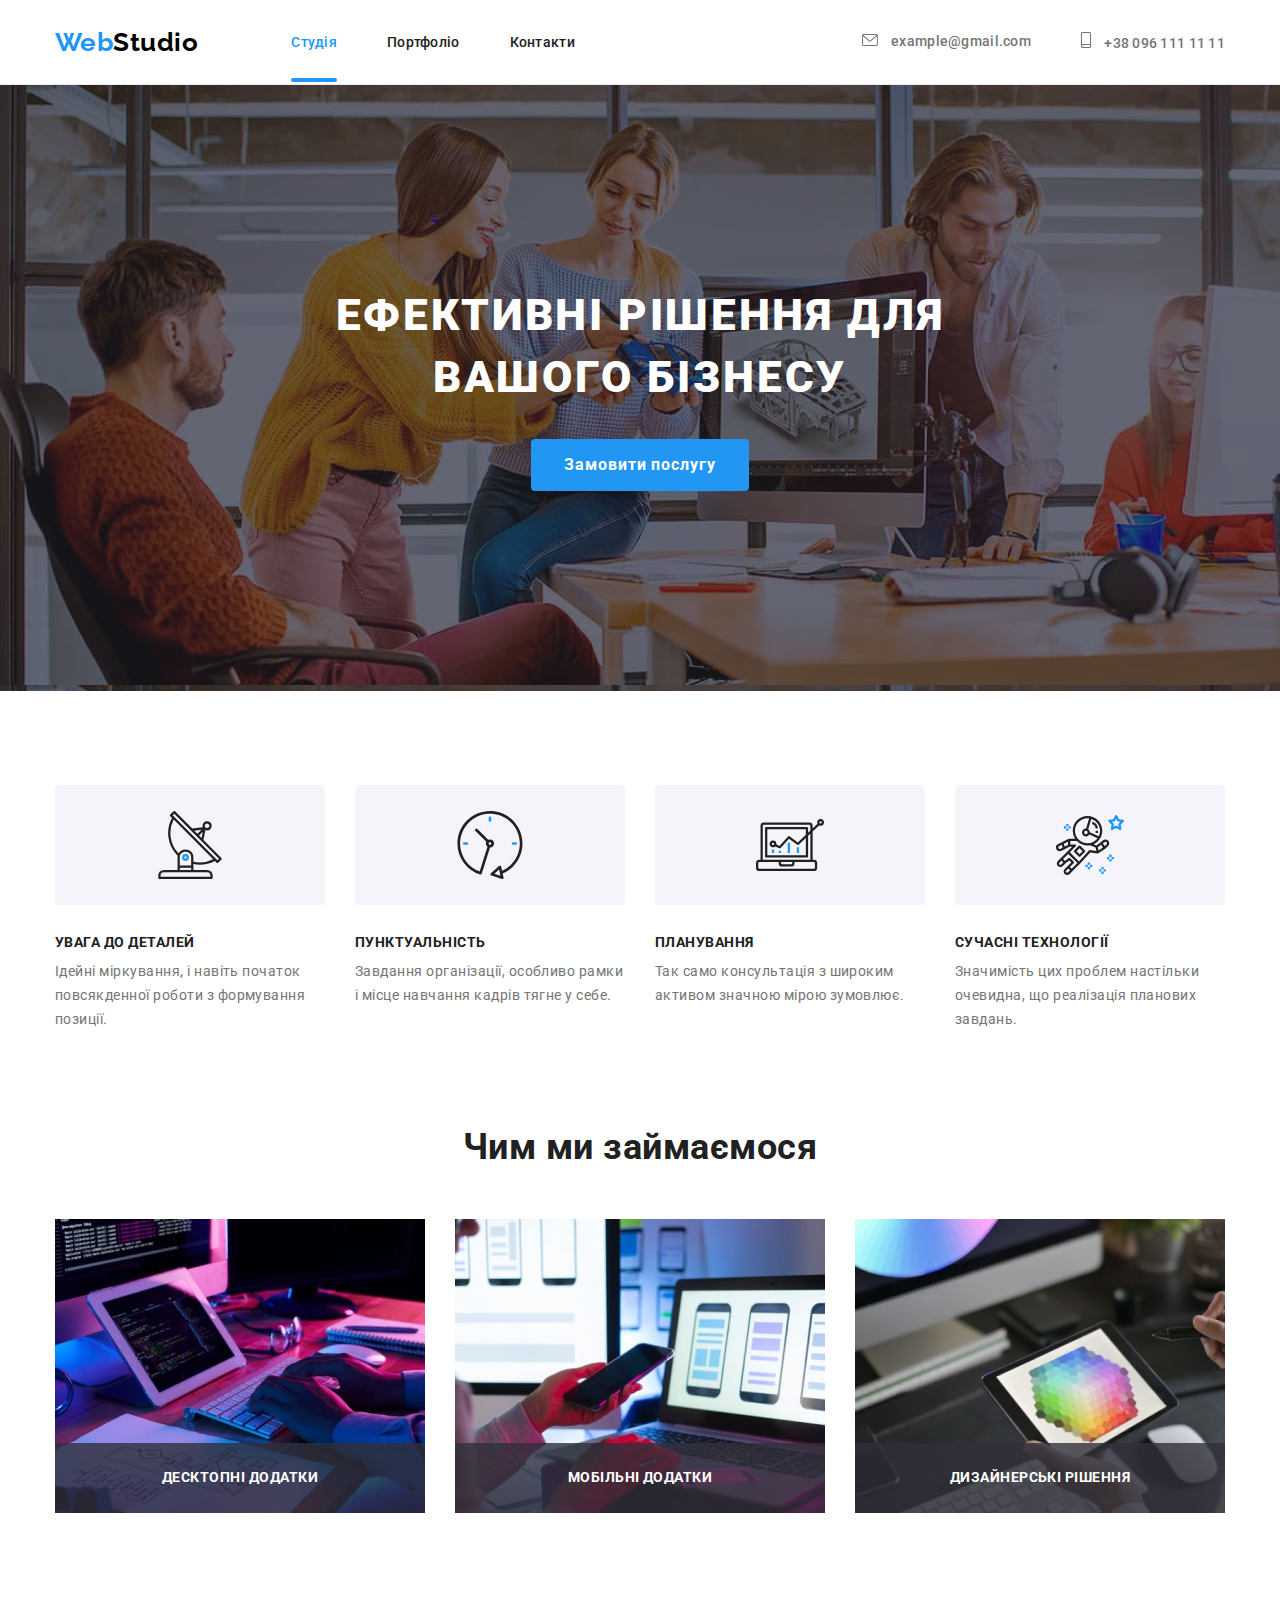
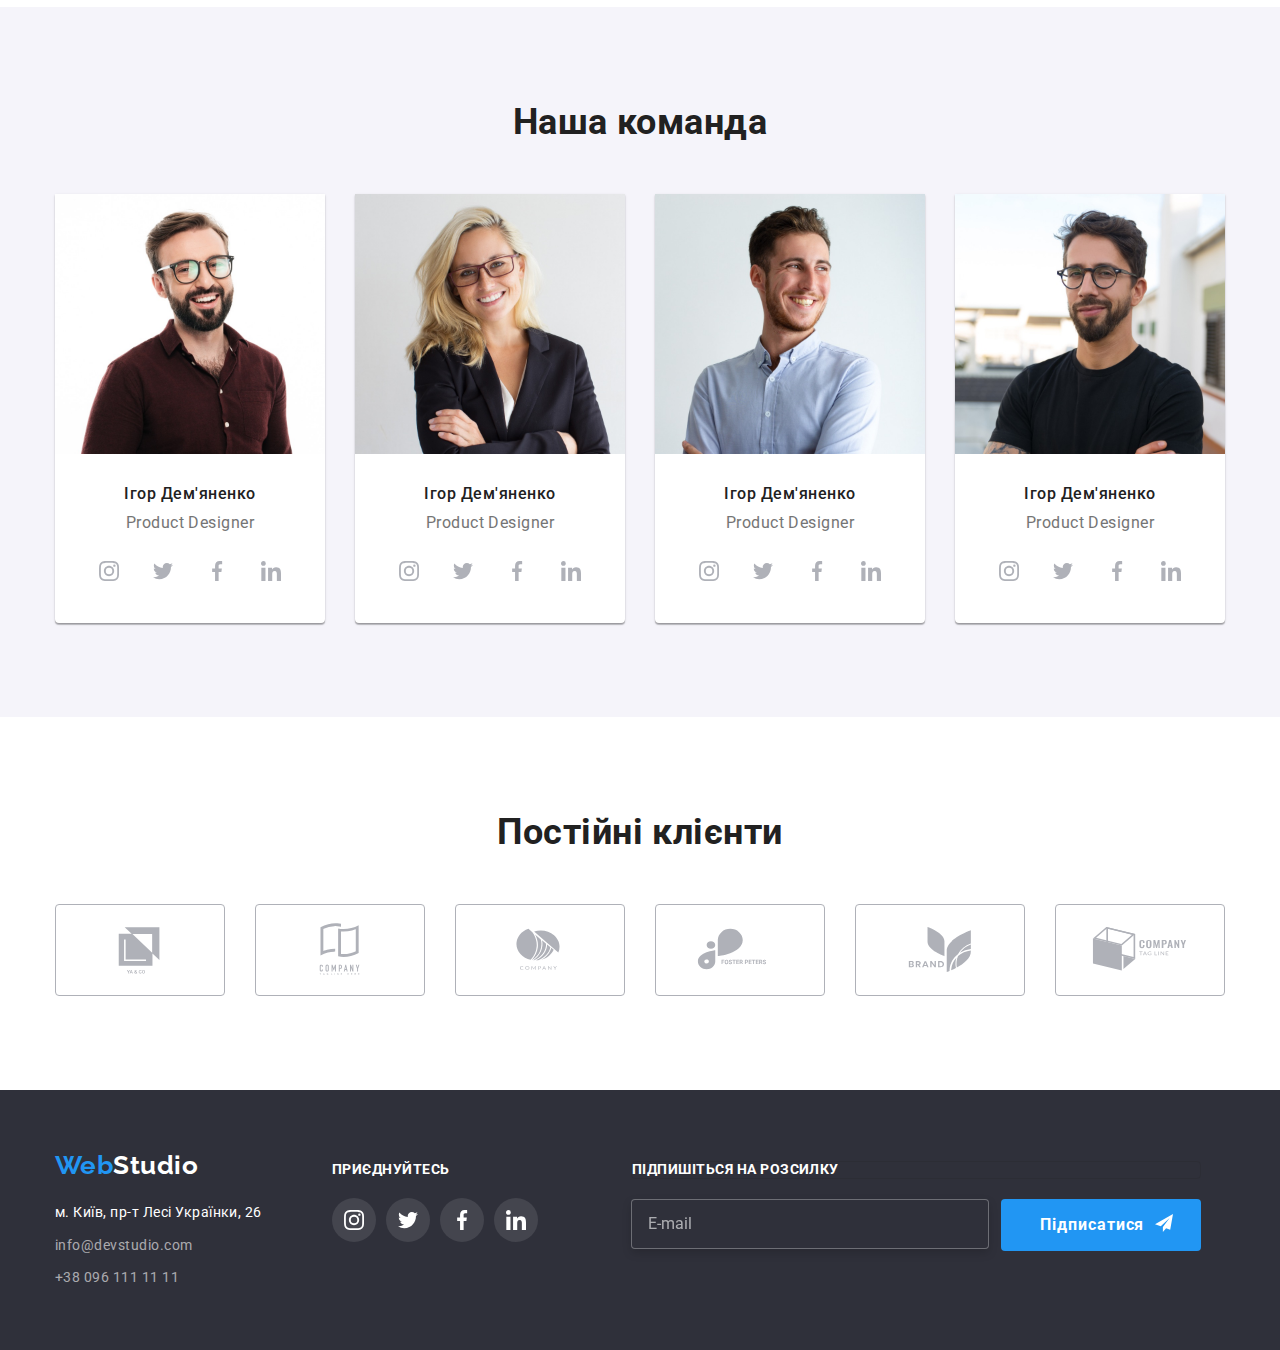
==== commit fe578e29: "#HM-7.2" ====
--- a/index.html
+++ b/index.html
@@ -12,30 +12,31 @@
     <link rel="stylesheet" href="https://cdnjs.cloudflare.com/ajax/libs/modern-normalize/1.1.0/modern-normalize.min.css">
     <!-- <link rel="stylesheet" href="css/styles.css"> -->
     <link rel="stylesheet" href="./css/main.min.css">
+
 </head>
 <body class="page"> 
     <header class="header">
-    <div class="container main-nav">
-        <nav>
-        <a class="logo" href="index.html"> <span class="logo-half">Web</span>Studio</a>
-    <ul class="site-nav list">
-        <li class="item"><a class="link current" href="index.html">Студія</a></li>
-        <li class="item"><a class="link" href="portfolio.html">Портфоліо</a></li>
-        <li class="item"><a class="link" href="">Контакти</a></li>
+    <div class="container container__nav">
+        <nav class="header__nav">
+        <a class="header__logo" href="index.html"> <span class="header__halflogo">Web</span>Studio</a>
+    <ul class="header-list list">
+        <li class="header__item"><a class="header__link header__link--current" href="index.html">Студія</a></li>
+        <li class="header__item"><a class="header__link" href="portfolio.html">Портфоліо</a></li>
+        <li class="header__item"><a class="header__link" href="">Контакти</a></li>
     </ul>
         </nav>
         
-    <ul class="contacts list">
-        <li class="item"><a class="contacts-link" href="mailto:example@gmail.com">
-            <svg class="contacts-icon" width="16" height="12">
-                <use href="./images/icons.svg#icon-envelope"></use>
-            </svg>
-            example@gmail.com</a></li>
-        <li class="item"><a class="contacts-link" href="tel:+380961111111">
-            <svg class="contacts-icon" width="10" height="16">
-                <use href="./images/icons.svg#icon-smartphone"></use>
-            </svg>
-            +38 096 111 11 11</a></li>
+    <ul class="header__contacts list">
+        <li class="header__item"><a class="header__mail" href="mailto:example@gmail.com">
+                <svg class="header__icon" width="16" height="12">
+                    <use href="./images/icons.svg#icon-envelope"></use>
+                </svg>
+                example@gmail.com</a></li>
+        <li class="header__item"><a class="header__tel" href="tel:+380961111111">
+                <svg class="header__icon" width="10" height="16">
+                    <use href="./images/icons.svg#icon-smartphone"></use>
+                </svg>
+                +38 096 111 11 11</a></li>
     </ul>
     </div>
     </header>
@@ -44,51 +45,51 @@
 
     <section class="solutions">
         <div class="container">
-        <h1 class="head-solution">Ефективні рішення для <br>вашого бізнесу</h1>
-        <button class="solution-button" type="button" data-modal-open>Замовити послугу</button>
+        <h1 class="solution__head">Ефективні рішення для <br>вашого бізнесу</h1>
+        <button class="button__solution" type="button" data-modal-open>Замовити послугу</button>
         </div>
 
     </section>
 
 <section class="advantages section">
     <div class="container">
-    <h2>Наші переваги</h2>
-    <ul class="section-advantages list">
-        <li class="items">
-            <div class="advantages-list">
-                <svg class="advantages-icon" width="70" height="70">
+    <h2 class="advantages__label">Наші переваги</h2>
+    <ul class="advantages__section list">
+        <li class="advantages__items">
+            <div class="advantages__list">
+                <svg class="advantages__icon" width="70" height="70">
                     <use href="./images/icons.svg#icon-antenna-1"></use>
                 </svg>
             </div>
-            <h3>УВАГА ДО ДЕТАЛЕЙ</h3>
-            <p>Ідейні міркування, і навіть початок повсякденної роботи з формування позиції.</p>
-        </li>
-        <li class="items">
-            <div class="advantages-list">
-                <svg class="advantages-icon" width="70" height="70">
+            <h3 class="advantages__name">УВАГА ДО ДЕТАЛЕЙ</h3>
+            <p class="advantages__explanation">Ідейні міркування, і навіть початок повсякденної роботи з формування позиції.</p>
+        </li>
+        <li class="advantages__items">
+            <div class="advantages__list">
+                <svg class="advantages__icon" width="70" height="70">
                     <use href="./images/icons.svg#icon-clock-1"></use>
                 </svg>
             </div>
-            <h3>ПУНКТУАЛЬНІСТЬ</h3>
-            <p>Завдання організації, особливо рамки і місце навчання кадрів тягне у себе.</p>
-        </li>
-        <li class="items">
-            <div class="advantages-list">
-                <svg class="advantages-icon" width="70" height="70">
+            <h3 class="advantages__name">ПУНКТУАЛЬНІСТЬ</h3>
+            <p class="advantages__explanation">Завдання організації, особливо рамки і місце навчання кадрів тягне у себе.</p>
+        </li>
+        <li class="advantages__items">
+            <div class="advantages__list">
+                <svg class="advantages__icon" width="70" height="70">
                     <use href="./images/icons.svg#icon-diagram-1"></use>
                 </svg>
             </div>
-            <h3>ПЛАНУВАННЯ</h3>
-            <p>Так само консультація з широким активом значною мірою зумовлює.</p>
-        </li>
-        <li class="items">
-            <div class="advantages-list">
-                <svg class="advantages-icon" width="70" height="70">
+            <h3 class="advantages__name">ПЛАНУВАННЯ</h3>
+            <p class="advantages__explanation">Так само консультація з широким активом значною мірою зумовлює.</p>
+        </li>
+        <li class="advantages__items">
+            <div class="advantages__list">
+                <svg class="advantages__icon" width="70" height="70">
                     <use href="./images/icons.svg#icon-astronaut-1"></use>
                 </svg>
             </div>
-            <h3>СУЧАСНІ ТЕХНОЛОГІЇ</h3>
-            <p>Значимість цих проблем настільки очевидна, що реалізація планових завдань. </p>
+            <h3 class="advantages__name">СУЧАСНІ ТЕХНОЛОГІЇ</h3>
+            <p class="advantages__explanation">Значимість цих проблем настільки очевидна, що реалізація планових завдань. </p>
         </li>
     </ul>
     </div>
@@ -96,29 +97,29 @@
 
 <section class="examples">
     <div class="container">
-    <h2>Чим ми займаємося</h2>
-     <ul class="section-examples list">
-        <li class="item"><img src="images/3.jpg"
+    <h2 class="examples__title">Чим ми займаємося</h2>
+     <ul class="examples__section list">
+        <li class="examples__item"><img src="images/3.jpg"
             alt="Створення макету"
             width="370" 
             height="294"/>
-        <div class="examples-content">
+        <div class="examples__names">
             <p>Десктопні додатки</p>
          </div>
         </li>
-        <li class="item"><img src="images/2.jpg" 
+        <li class="examples__item"><img src="images/2.jpg" 
             alt="Розробка дизайну" 
             width="370" 
             height="294" />
-            <div class="examples-content">
+            <div class="examples__names">
                 <p>Мобільні додатки</p>
             </div>
         </li>
-        <li class="item"><img src="images/1.jpg" 
+        <li class="examples__item"><img src="images/1.jpg" 
             alt="Оформлення" 
             width="370" 
             height="294" />
-            <div class="examples-content">
+            <div class="examples__names">
                 <p>Дизайнерські рішення</p>
             </div>
         </li>
@@ -128,126 +129,126 @@
 
 <section class="team section">
     <div class="container">
-    <h2>Наша команда</h2>
-    <ul class="section-team list">
-        <li class="item">
+    <h2 class="team__title">Наша команда</h2>
+    <ul class="team__section list">
+        <li class="team__item">
                 <img src="images/7.jpg" 
                 alt="Ігор Дем'яненко" 
                 width="270" />
-                <div class="team-names">
-                    <h3>Ігор Дем'яненко</h3>
-                    <p>Product Designer</p>
-                    <ul class="team-social list">
-                        <li class="items"><a class="team-link" href="">
-                                <svg class="team-icon" width="20" height="20">
+                <div class="team__card">
+                    <h3 class="team__names">Ігор Дем'яненко</h3>
+                    <p class="team__position">Product Designer</p>
+                    <ul class="social__contacts list">
+                        <li class="social__items"><a class="social__link" href="">
+                                <svg class="social__icon" width="20" height="20">
                                     <use href="./images/icons.svg#icon-instagram-1"></use>
                                 </svg>
                             </a></li>
-                        <li class="items"><a class="team-link" href="">
-                                <svg class="team-icon" width="20" height="20">
+                        <li class="social__items"><a class="social__link" href="">
+                                <svg class="social__icon" width="20" height="20">
                                     <use href="./images/icons.svg#icon-twitter-1"></use>
                                 </svg>
                             </a></li>
-                        <li class="items"><a class="team-link" href="">
-                                <svg class="team-icon" width="20" height="20">
+                        <li class="social__items"><a class="social__link" href="">
+                                <svg class="social__icon" width="20" height="20">
                                     <use href="./images/icons.svg#icon-facebook-1"></use>
                                 </svg>
                             </a></li>
-                        <li class="items"><a class="team-link" href="">
-                                <svg class="team-icon" width="20" height="20">
+                        <li class="social__items"><a class="social__link" href="">
+                                <svg class="social__icon" width="20" height="20">
                                     <use href="./images/icons.svg#icon-linkedin-1"></use>
                                 </svg>
                             </a></li>
                     </ul>
                 </div> 
         </li>
-        <li class="item">
+        <li class="team__item">
                 <img src="images/6.jpg" 
                 alt="Ольга Рєпіна" 
                 width="270" />
-                <div class="team-names">
-                    <h3>Ігор Дем'яненко</h3>
-                    <p>Product Designer</p>
-                    <ul class="team-social list">
-                        <li class="items"><a class="team-link" href="">
-                                <svg class="team-icon" width="20" height="20">
+                <div class="team__card">
+                    <h3 class="team__names">Ігор Дем'яненко</h3>
+                    <p class="team__position">Product Designer</p>
+                    <ul class="social__contacts list">
+                        <li class="social__items"><a class="social__link" href="">
+                                <svg class="social__icon" width="20" height="20">
                                     <use href="./images/icons.svg#icon-instagram-1"></use>
                                 </svg>
                             </a></li>
-                        <li class="items"><a class="team-link" href="">
-                                <svg class="team-icon" width="20" height="20">
+                        <li class="social__items"><a class="social__link" href="">
+                                <svg class="social__icon" width="20" height="20">
                                     <use href="./images/icons.svg#icon-twitter-1"></use>
                                 </svg>
                             </a></li>
-                        <li class="items"><a class="team-link" href="">
-                                <svg class="team-icon" width="20" height="20">
+                        <li class="social__items"><a class="social__link" href="">
+                                <svg class="social__icon" width="20" height="20">
                                     <use href="./images/icons.svg#icon-facebook-1"></use>
                                 </svg>
                             </a></li>
-                        <li class="items"><a class="team-link" href="">
-                                <svg class="team-icon" width="20" height="20">
+                        <li class="social__items"><a class="social__link" href="">
+                                <svg class="social__icon" width="20" height="20">
                                     <use href="./images/icons.svg#icon-linkedin-1"></use>
                                 </svg>
                             </a></li>
                     </ul>
                 </div>
         </li>
-        <li class="item">
+        <li class="team__item">
                 <img src="images/5.jpg" 
                 alt="Микола Тарасов" 
                 width="270" />
-                <div class="team-names">
-                    <h3>Ігор Дем'яненко</h3>
-                    <p>Product Designer</p>
-                    <ul class="team-social list">
-                        <li class="items"><a class="team-link" href="">
-                                <svg class="team-icon" width="20" height="20">
+                <div class="team__card">
+                    <h3 class="team__names">Ігор Дем'яненко</h3>
+                    <p class="team__position">Product Designer</p>
+                    <ul class="social__contacts list">
+                        <li class="social__items"><a class="social__link" href="">
+                                <svg class="social__icon" width="20" height="20">
                                     <use href="./images/icons.svg#icon-instagram-1"></use>
                                 </svg>
                             </a></li>
-                        <li class="items"><a class="team-link" href="">
-                                <svg class="team-icon" width="20" height="20">
+                        <li class="social__items"><a class="social__link" href="">
+                                <svg class="social__icon" width="20" height="20">
                                     <use href="./images/icons.svg#icon-twitter-1"></use>
                                 </svg>
                             </a></li>
-                        <li class="items"><a class="team-link" href="">
-                                <svg class="team-icon" width="20" height="20">
+                        <li class="social__items"><a class="social__link" href="">
+                                <svg class="social__icon" width="20" height="20">
                                     <use href="./images/icons.svg#icon-facebook-1"></use>
                                 </svg>
                             </a></li>
-                        <li class="items"><a class="team-link" href="">
-                                <svg class="team-icon" width="20" height="20">
+                        <li class="social__items"><a class="social__link" href="">
+                                <svg class="social__icon" width="20" height="20">
                                     <use href="./images/icons.svg#icon-linkedin-1"></use>
                                 </svg>
                             </a></li>
                     </ul>
                 </div>
         </li>
-        <li class="item">
+        <li class="team__item">
                 <img src="images/4.jpg" 
                 alt="Михайло Єрмаков" 
                 width="270" />
-                <div class="team-names">
-                    <h3>Ігор Дем'яненко</h3>
-                    <p>Product Designer</p>
-                    <ul class="team-social list">
-                        <li class="items"><a class="team-link" href="">
-                                <svg class="team-icon" width="20" height="20">
+                <div class="team__card">
+                    <h3 class="team__names">Ігор Дем'яненко</h3>
+                    <p class="team__position">Product Designer</p>
+                    <ul class="social__contacts list">
+                        <li class="social__items"><a class="social__link" href="">
+                                <svg class="social__icon" width="20" height="20">
                                     <use href="./images/icons.svg#icon-instagram-1"></use>
                                 </svg>
                             </a></li>
-                        <li class="items"><a class="team-link" href="">
-                                <svg class="team-icon" width="20" height="20">
+                        <li class="social__items"><a class="social__link" href="">
+                                <svg class="social__icon" width="20" height="20">
                                     <use href="./images/icons.svg#icon-twitter-1"></use>
                                 </svg>
                             </a></li>
-                        <li class="items"><a class="team-link" href="">
-                                <svg class="team-icon" width="20" height="20">
+                        <li class="social__items"><a class="social__link" href="">
+                                <svg class="social__icon" width="20" height="20">
                                     <use href="./images/icons.svg#icon-facebook-1"></use>
                                 </svg>
                             </a></li>
-                        <li class="items"><a class="team-link" href="">
-                                <svg class="team-icon" width="20" height="20">
+                        <li class="social__items"><a class="social__link" href="">
+                                <svg class="social__icon" width="20" height="20">
                                     <use href="./images/icons.svg#icon-linkedin-1"></use>
                                 </svg>
                             </a></li>
@@ -257,36 +258,36 @@
 
 <section class="clients section">
     <div class="container">
-    <h2>Постійні клієнти</h2>
-
-    <ul class="clients-list list">
-        <li class="items"><a class="clients-link" href="">
-            <svg class="clients-icon" width="106" height="60">
+    <h2 class="clients__title">Постійні клієнти</h2>
+
+    <ul class="clients__list list">
+        <li class="clients__items"><a class="clients__link" href="">
+            <svg class="clients__icon" width="106" height="60">
                 <use href="./images/icons.svg#icon-Logo-5"></use>
             </svg>
         </a></li>
-        <li class="items"><a class="clients-link" href="">
-            <svg class="clients-icon" width="106" height="60">
+        <li class="clients__items"><a class="clients__link" href="">
+            <svg class="clients__icon" width="106" height="60">
                 <use href="./images/icons.svg#icon-Logo-4"></use>
             </svg>
         </a></li>
-        <li class="items"><a class="clients-link" href="">
-            <svg class="clients-icon" width="106" height="60">
+        <li class="clients__items"><a class="clients__link" href="">
+            <svg class="clients__icon" width="106" height="60">
                 <use href="./images/icons.svg#icon-Logo-3"></use>
             </svg>
         </a></li>
-        <li class="items"><a class="clients-link" href="">
-            <svg class="clients-icon" width="106" height="60">
+        <li class="clients__items"><a class="clients__link" href="">
+            <svg class="clients__icon" width="106" height="60">
                 <use href="./images/icons.svg#icon-Logo-6"></use>
             </svg>
         </a></li>
-        <li class="items"><a class="clients-link" href="">
-            <svg class="clients-icon" width="106" height="60">
+        <li class="clients__items"><a class="clients__link" href="">
+            <svg class="clients__icon" width="106" height="60">
                 <use href="./images/icons.svg#icon-Logo-2"></use>
             </svg>
         </a></li>
-        <li class="items"><a class="clients-link" href="">
-                <svg class="clients-icon" width="106" height="60">
+        <li class="clients__items"><a class="clients__link" href="">
+                <svg class="clients__icon" width="106" height="60">
                     <use href="./images/icons.svg#icon-Logo"></use>
                 </svg>
             </a></li>
@@ -296,48 +297,48 @@
 
     </main>
 
-    <footer class="bottom">
-        <div class="section-bottom container">
+    <footer class="footer">
+        <div class="footer__section container">
         <div>
-        <a class="logo-bottom" href="index.html"> <span class="logo-half">Web</span>Studio</a>
+        <a class="footer__logo" href="index.html"> <span class="footer__halflogo">Web</span>Studio</a>
         <address>
-        <ul class="contacts-bottom list">
+        <ul class="footer__contacts list">
             <li>
-            <a href="https://goo.gl/maps/1T22P9cPpZgvF2Uz6" target="_blank" rel="noopener noreferrer"><span class="contacts-address">м. Київ, пр-т Лесі Українки, 26</span> </a>
+            <a class="footer__link" href="https://goo.gl/maps/1T22P9cPpZgvF2Uz6" target="_blank" rel="noopener noreferrer"><span class="footer__address">м. Київ, пр-т Лесі Українки, 26</span> </a>
             </li>
 
-            <li class="address-link">
-            <a class="mail" href="mailto:info@devstudio.com">info@devstudio.com</a>
+            <li class="footer__address">
+            <a class="footer__link" class="mail" href="mailto:info@devstudio.com">info@devstudio.com</a>
             </li>
             
             <li>
-            <a href="tel:+380961111111">+38 096 111 11 11</a>
+            <a class="footer__link" href="tel:+380961111111">+38 096 111 11 11</a>
             </li>
         </ul>
         </address>
         </div>
         
         <section class="join">
-            <h2>ПРИЄДНУЙТЕСЬ</h2>
-            <ul class="list join-list">
-                <li class="blabla"><a class="join-link" href="">
-                    <svg class="join-icon" width="20" height="20">
+            <h2 class="join__label">ПРИЄДНУЙТЕСЬ</h2>
+            <ul class="list join__list">
+                <li class="join__items"><a class="join__link" href="">
+                    <svg class="join__icon" width="20" height="20">
                         <use href="./images/icons.svg#icon-instagram-1"></use>
                     </svg>
                 </a></li>
-                <li class="blabla"><a class="join-link" href="">
-                    <svg class="join-icon" width="20" height="20">
+                <li class="join__items"><a class="join__link" href="">
+                    <svg class="join__icon" width="20" height="20">
                         <use href="./images/icons.svg#icon-twitter-1"></use>
                     </svg>
                 </a></li>
-                <li class="blabla"><a class="join-link" href="">
-                    <svg class="join-icon" width="20" height="20">
+                <li class="join__items"><a class="join__link" href="">
+                    <svg class="join__icon" width="20" height="20">
                         <use href="./images/icons.svg#icon-facebook-1"></use>
                     </svg>
                 </a></li>
                 </a></li>
-                <li class="blabla"><a class="join-link" href="">
-                    <svg class="join-icon" width="20" height="20">
+                <li class="join__items"><a class="join__link" href="">
+                    <svg class="join__icon" width="20" height="20">
                         <use href="./images/icons.svg#icon-linkedin-1"></use>
                     </svg>
                 </a></li>
@@ -345,12 +346,12 @@
         </section>
         <div>
             <form>
-                <div class="subscribe-field">
-                    <label for="mail">Підпишіться на розсилку</label>
-                    <div class="subscribe-list">
-                    <input type="email" name="mail" id="mail" placeholder="E-mail"/>
-                    <button class="subscribe-button" type="submit">Підписатися</button>
-                    <svg class="subscribe-icon" width="18" height="18">
+                <div class="subscribe__field">
+                    <label class="subscribe__label" for="mail">Підпишіться на розсилку</label>
+                    <div class="subscribe__list">
+                    <input class="subscribe__input" type="email" name="mail" id="mail" placeholder="E-mail"/>
+                    <button class="subscribe__button" type="submit">Підписатися</button>
+                    <svg class="subscribe__icon" width="18" height="18">
                         <use href="./images/icons.svg#icon-send"></use>
                     </svg>
                     </div>
@@ -363,55 +364,55 @@
     <div class="backdrop is-hidden" data-modal>
         <div class="modal"> 
             <div>
-                <h2>Залиште свої дані, ми вам передзвонимо</h2>
+                <h2 class="modal__title">Залиште свої дані, ми вам передзвонимо</h2>
 
                 <form class="form">
-                     <label class="form-field">
-                        <span class="form-label">Імʼя</span>
-                        <input class="form-input" type="text" name="name" />
-                        <svg class="form-icon" width="18" height="18">
+                     <label class="form__field">
+                        <span class="form__label">Імʼя</span>
+                        <input class="form__input" type="text" name="name" />
+                        <svg class="form__icon" width="18" height="18">
                             <use href="./images/icons.svg#icon-person"></use>
                         </svg>
                         </label>
 
-                    <div class="form-field">
-                        <label for="tel">Телефон</label>
-                        <input class="form-input" type="tel" name="tel" id="tel" />
-                        <svg class="form-icon" width="18" height="18">
+                    <div class="form__field">
+                        <span class="form__label">Телефон</span>
+                        <input class="form__input" type="tel" name="tel" />
+                        <svg class="form__icon" width="18" height="18">
                             <use href="./images/icons.svg#icon-phone"></use>
                         </svg>
                     </div>
 
-                    <div class="form-field">
-                        <label for="mail">Пошта</label>
-                        <input class="form-input" type="email" name="mail" id="mail" />
-                        <svg class="form-icon" width="18" height="18">
+                    <div class="form__field">
+                        <span class="form__label">Пошта</span>
+                        <input class="form__input" type="email" name="mail" />
+                        <svg class="form__icon" width="18" height="18">
                             <use href="./images/icons.svg#icon-email"></use>
                         </svg>
                     </div>
 
-                    <div class="form-field">
-                        <label for="message">Комментар</label>
-                        <textarea class="form-textarea" name="feedback" id="message" rows="" placeholder="Введіть текст"></textarea>
+                    <div class="form__field">
+                        <span class="form__label">Комментар</span>
+                        <textarea class="form__textarea" name="feedback" rows="" placeholder="Введіть текст"></textarea>
                     </div>
                 </form>
 
-                <label class="policy" >
-                    <input class="policy-input" type="checkbox" name="policy" id="policy" />
-                    <svg class="input-icon" width="16" height="15">
+                <label class="form__policy" >
+                    <input class="form__policy-checkbox" type="checkbox" name="policy" id="policy" />
+                    <svg class="form__policy-icon" width="16" height="15">
                         <use href="./images/icons.svg#icon-modal-check"></use>
                     </svg>
                     <!-- <span class="checkbox-img"></span> -->
-                   Погоджуюся з розсилкою та приймаю<span><a class="details" href="">Умови договору</a></span>
+                   Погоджуюся з розсилкою та приймаю<span><a class="form__policy-details" href="">Умови договору</a></span>
                 </label>
                 
                 
-                <button class="send-button" type="submit">Відправити</button>
+                <button class="form__send-button" type="submit">Відправити</button>
             </div>
 
             <div>
-                <button class="close-button" data-modal-close>
-                    <svg class="close-icon" width="18" height="18">
+                <button class="backdrop__closeButton" data-modal-close>
+                    <svg class="backdrop__closeIcon" width="18" height="18">
                         <use href="./images/icons.svg#icon-close"></use>
                     </svg>
                 </button>
--- a/css/styles.css
+++ b/css/styles.css
@@ -146,14 +146,13 @@
   display: flex;
   margin-left: auto;
   padding: 32px 0;
-  /* padding-right: 0; */
 }
 
 .contacts .item + .item {
   margin-left: 50px;
 }
 
-.contacts a {
+.contacts-link {
   color: #757575;
   text-decoration: none;
 
@@ -167,29 +166,14 @@
   transition-timing-function: cubic-bezier(0.4, 0, 0.2, 1);
 }
 
-.contacts a:hover,
-.contacts a:focus {
-  color: var(--accent-text-color);
-}
-
-.contacts-link {
-  display: flex;
-  align-items: center;
-  color: #757575;
-
-  transition-property: color;
-  transition-duration: 250ms;
-  transition-timing-function: cubic-bezier(0.4, 0, 0.2, 1);
+.contacts-link:hover,
+.contacts-link:focus {
+  color: var(--accent-text-color);
 }
 
 .contacts-icon {
   fill: currentColor;
   margin-right: 10px;
-}
-
-.contacts-link:hover,
-.contacts-link:focus {
-  color: var(--accent-text-color);
 }
 
 /* ефективні рішення */
--- a/css/main.min.css
+++ b/css/main.min.css
@@ -1 +1 @@
-:root{--primary-text-color: #212121;--accent-text-color: #2196f3;--primary-white-color: #ffffff}.page{color:var(--primary-text-color);font-family:Roboto,sans-serif;letter-spacing:.03em}h1,h2,h3,p,ul{margin:0;padding:0}img{display:block;height:auto;max-width:100%}.list{list-style:none}.link{text-decoration:none}.container{margin-left:auto;margin-right:auto;width:1200px;padding-left:15px;padding-right:15px}.section{padding-top:94px;padding-bottom:94px}.header{border-bottom:1px solid #ececec}.main-nav{display:flex}.logo{color:#000;text-decoration:none;font-family:Raleway,sans-serif;font-weight:700;font-size:26px;line-height:1.2;transition-property:color;transition-duration:250ms;transition-timing-function:cubic-bezier(0.4, 0, 0.2, 1)}.logo:hover,.logo:focus{color:var(--accent-text-color)}.logo-half{color:var(--accent-text-color)}nav{display:flex;align-items:center}.site-nav{display:flex;margin-left:93px}.site-nav .item+.item{margin-left:50px}.site-nav .link{display:block;padding-top:32px;padding-bottom:32px;color:var(--primary-text-color);font-weight:500;font-size:14px;line-height:1.1;letter-spacing:.02em;text-decoration:none;transition-property:color;transition-duration:250ms;transition-timing-function:cubic-bezier(0.4, 0, 0.2, 1)}.site-nav .link:hover,.site-nav .link:focus{color:var(--accent-text-color)}.link.current{color:var(--accent-text-color);position:relative}.link.current::after{content:"";position:absolute;display:inline-block;top:95%;left:0%;width:100%;height:4px;border-radius:4px;background-color:var(--accent-text-color)}.contacts{display:flex;margin-left:auto;padding:32px 0}.contacts .item+.item{margin-left:50px}.contacts a{color:#757575;text-decoration:none;font-weight:500;font-size:14px;line-height:1.1;letter-spacing:.02em;transition-property:color;transition-duration:250ms;transition-timing-function:cubic-bezier(0.4, 0, 0.2, 1)}.contacts a:hover,.contacts a:focus{color:var(--accent-text-color)}.contacts-link{display:flex;align-items:center;color:#757575;transition-property:color;transition-duration:250ms;transition-timing-function:cubic-bezier(0.4, 0, 0.2, 1)}.contacts-icon{fill:currentColor;margin-right:10px}.contacts-link:hover,.contacts-link:focus{color:var(--accent-text-color)}.solutions{background-image:linear-gradient(to right, rgba(47, 48, 58, 0.4), rgba(47, 48, 58, 0.4)),url(../images/background.jpg);padding:200px 0;max-width:1600px;margin-left:auto;margin-right:auto}.head-solution{color:var(--primary-white-color);font-weight:900;font-size:44px;line-height:1.4;letter-spacing:.06em;text-transform:uppercase;text-align:center;margin-bottom:30px}.solution-button{margin:0 auto;border:1px solid rgba(0,0,0,0);border-radius:4px;padding:10px 32px;min-width:216px;color:var(--primary-white-color);background-color:var(--accent-text-color);cursor:pointer;font-weight:700;font-size:16px;line-height:1.9;display:flex;letter-spacing:.06em;transition-property:background-color;transition-duration:250ms;transition-timing-function:cubic-bezier(0.4, 0, 0.2, 1)}.solution-button:hover,.solution-button:focus{color:var(--accent-text-color);background-color:var(--primary-white-color)}.advantages h2{position:absolute;white-space:nowrap;width:1px;height:1px;overflow:hidden;border:0;padding:0;clip:rect(0 0 0 0);-webkit-clip-path:inset(50%);clip-path:inset(50%);margin:-1px}.section-advantages{display:flex}.section-advantages .items{width:270px}.section-advantages .items+.items{margin-left:30px}.section-advantages h3{margin-top:30px;margin-bottom:10px;color:var(--primary-text-color);font-weight:700;font-size:14px;line-height:1.1;text-transform:uppercase}.section-advantages p{color:#757575;font-size:14px;line-height:1.7}.advantages-list{display:flex;justify-content:center;align-items:center;height:120px;width:270px;background-color:#f5f4fa;border:1px solid rgba(0,0,0,0);border-radius:4px}.advantages-icon{border:1px solid rgba(0,0,0,0);border-radius:4px}.examples{padding-bottom:94px}.examples h2{margin-bottom:50px;font-weight:700;font-size:36px;line-height:1.2;text-align:center}.section-examples{display:flex}.section-examples .item+.item{margin-left:30px}.section-examples .item{position:relative}.examples-content{position:absolute;display:flex;align-items:center;justify-content:center;height:70px;width:370px;bottom:-12%;left:50%;transform:translate(-50%, -50%);font-weight:700;font-size:14px;line-height:1.14;text-align:center;text-transform:uppercase;color:var(--primary-white-color);background:rgba(47,48,58,.8)}.team{background-color:#f5f4fa}.team h2{margin-bottom:50px;font-weight:700;font-size:36px;line-height:1.2;text-align:center}.section-team{display:flex;justify-content:space-between}.section-team .item{background-color:var(--primary-white-color);box-shadow:0px 1px 3px rgba(0,0,0,.12),0px 1px 1px rgba(0,0,0,.14),0px 2px 1px rgba(0,0,0,.2);border-radius:0px 0px 4px 4px}.team-names{margin:30px 0}.section-team h3{margin-bottom:10px;color:var(--primary-text-color);font-weight:500;font-size:16px;line-height:1.2;text-align:center}.section-team p{color:#757575;font-size:16px;line-height:1.2;text-align:center}.team-social{display:flex;margin-top:16px;margin-bottom:30px;margin-left:32px;margin-right:32px}.team-link{color:#afb1b8;height:44px;width:44px;display:flex;justify-content:center;align-items:center;border-radius:50%;transition-property:background-color,color;transition-duration:250ms;transition-timing-function:cubic-bezier(0.4, 0, 0.2, 1)}.team-icon{fill:currentColor}.team-link:hover,.team-link:focus{color:var(--primary-white-color);background-color:var(--accent-text-color)}.team-social .items+.items{margin-left:10px}.clients h2{color:var(--primary-text-color);font-size:36px;line-height:1.16;text-align:center;margin-bottom:50px}.clients-list{display:flex;justify-content:center}.clients-list .items{display:flex;align-items:center}.clients-list .items+.items{margin-left:30px}.clients-link{width:170px;height:92px;display:flex;justify-content:center;align-items:center;color:#afb1b8;border:1px solid #afb1b8;border-radius:4px;transition-property:background-color,color,border;transition-duration:250ms;transition-timing-function:cubic-bezier(0.4, 0, 0.2, 1)}.clients-icon{fill:currentColor}.clients-link:hover,.clients-link:focus{color:var(--accent-text-color);border:1px solid var(--accent-text-color);border-radius:4px}.bottom{background-color:#2f303a;padding:60px 0}.section-bottom{display:flex;align-items:baseline}.logo-bottom{display:inline-block;margin-bottom:20px;color:var(--primary-white-color);text-decoration:none;font-family:Raleway,sans-serif;font-weight:700;font-size:26px;line-height:1.2;transition-property:color;transition-duration:250ms;transition-timing-function:cubic-bezier(0.4, 0, 0.2, 1)}.logo-bottom:hover,.logo-bottom:focus{color:var(--accent-text-color)}.logo-half{color:var(--accent-text-color)}.contacts-bottom a{color:rgba(255,255,255,.6);text-decoration:none;font-style:normal;font-size:14px;line-height:1.7;transition-property:color;transition-duration:250ms;transition-timing-function:cubic-bezier(0.4, 0, 0.2, 1)}.contacts-bottom a:hover,.contacts-bottom a:focus{color:var(--accent-text-color)}.contacts-address{color:var(--primary-white-color);transition-property:color;transition-duration:250ms;transition-timing-function:cubic-bezier(0.4, 0, 0.2, 1)}.contacts-address:hover,.contacts-address:focus{color:var(--accent-text-color)}.address-link{margin:9px 0}.contacts-bottom .mail{margin:9px 0}.join{margin-left:70px}.join h2{color:var(--primary-white-color);font-size:14px;line-height:1.14}.join-list{display:flex;margin-top:20px}.join-list .blabla+.blabla{margin-left:10px}.join-link{color:var(--primary-white-color);height:44px;width:44px;display:flex;justify-content:center;align-items:center;border-radius:50%;background:rgba(255,255,255,.1);transition-property:background-color;transition-duration:250ms;transition-timing-function:cubic-bezier(0.4, 0, 0.2, 1)}.join-icon{fill:currentColor}.join-link:hover,.join-link:focus{background-color:var(--accent-text-color)}.subscribe-field{display:flex;flex-direction:column;margin-left:93px}.subscribe-field label{font-weight:700;font-size:14px;line-height:1.14;text-transform:uppercase;color:#fff;border:1px solid rgba(33,33,33,.2);border-radius:4px;margin-bottom:20px}.subscribe-field input{width:358px;height:50px;padding-left:16px;border:1px solid rgba(255,255,255,.3);filter:drop-shadow(0px 4px 4px rgba(0, 0, 0, 0.15));border-radius:4px;color:var(--primary-white-color);background-color:#2f303a;transition:border 250ms cubic-bezier(0.4, 0, 0.2, 1)}.subscribe-field input::-moz-placeholder{font-size:16px;line-height:1.25;color:rgba(255,255,255,.6)}.subscribe-field input:-ms-input-placeholder{font-size:16px;line-height:1.25;color:rgba(255,255,255,.6)}.subscribe-field input::placeholder{font-size:16px;line-height:1.25;color:rgba(255,255,255,.6)}.subscribe-field input:focus{border:1px solid var(--accent-text-color)}.subscribe-list{position:relative;display:flex}.subscribe-list button{margin-left:12px}.subscribe-button{padding-left:28px;padding-top:10px;padding-right:62px;padding-bottom:10px;min-width:200px;border:1px solid rgba(0,0,0,0);border-radius:4px;color:var(--primary-white-color);background-color:var(--accent-text-color);cursor:pointer;font-weight:700;font-size:16px;line-height:1.88;letter-spacing:.06em}.subscribe-icon{position:absolute;left:90%;top:30%;fill:var(--primary-white-color)}.portfolio h1{position:absolute;white-space:nowrap;width:1px;height:1px;overflow:hidden;border:0;padding:0;clip:rect(0 0 0 0);-webkit-clip-path:inset(50%);clip-path:inset(50%);margin:-1px}.portfolio-buttons{display:flex;margin-bottom:50px;justify-content:center}.button-item{display:flex;border:1px solid rgba(0,0,0,0);border-radius:4px;padding:6px 22px;color:var(--primary-text-color);background-color:#f5f4fa;cursor:pointer;font-family:inherit;font-weight:500;font-size:16px;line-height:1.6;transition-property:background-color,color,box-shadow;transition-duration:250ms;transition-timing-function:cubic-bezier(0.4, 0, 0.2, 1)}.portfolio-buttons .item+.item{margin-left:8px}.button-item:hover,.button-item:focus{background-color:var(--accent-text-color);color:var(--primary-white-color);box-shadow:0px 3px 1px rgba(0,0,0,.1),0px 1px 2px rgba(0,0,0,.08),0px 2px 2px rgba(0,0,0,.12)}.section-portfolio{display:flex;flex-wrap:wrap}.portfolio-flex{border:1px solid #eee;margin-right:30px;margin-bottom:30px;width:370px;height:404px;transition-property:box-shadow;transition-duration:250ms;transition-timing-function:cubic-bezier(0.4, 0, 0.2, 1)}.portfolio-flex:hover,.portfolio-flex:focus{box-shadow:0px 1px 1px rgba(0,0,0,.12),0px 4px 4px rgba(0,0,0,.06),1px 4px 6px rgba(0,0,0,.16)}.portfolio-flex:nth-child(3n){margin-right:0}.portfolio-flex:nth-child(n+7){margin-bottom:0}.portfolio-names{padding:20px 24px}.section-portfolio h2{margin-bottom:4px;color:var(--primary-text-color);font-weight:700;font-size:18px;line-height:2;letter-spacing:.06em}.section-portfolio p{color:#757575;font-size:16px;line-height:1.8}.thumb{position:relative;overflow:hidden}.thumb::before{content:"";position:absolute;width:100%;height:100%;background-color:rgba(33,150,243,.9);opacity:0;transform:translateY(100%);transition-property:opacity,transform;transition-duration:250ms;transition-timing-function:cubic-bezier(0.4, 0, 0.2, 1)}.portfolio-flex:hover .thumb:before,.portfolio-flex:focus .thumb:before{opacity:1;transform:translateY(0)}.product-content{position:absolute;font-size:18px;line-height:1.55;height:168px;width:322px;top:50%;left:50%;transform:translate(-50%, 120%);transition-property:opacity,transform;transition-duration:250ms;transition-timing-function:cubic-bezier(0.4, 0, 0.2, 1)}.product-content p{color:var(--primary-white-color)}.portfolio-flex:hover .product-content,.portfolio-flex:focus .product-content{opacity:1;transform:translate(-50%, -50%)}.backdrop{position:fixed;top:0;left:0;width:100%;height:100%;background-color:rgba(0,0,0,.2);opacity:1;transition:opacity 250ms cubic-bezier(0.4, 0, 0.2, 1)}.backdrop.is-hidden{opacity:0;pointer-events:none}.modal{position:absolute;top:50%;left:50%;transform:translate(-50%, -50%);max-height:581px;max-width:528px;box-shadow:0px 1px 3px rgba(0,0,0,.12),0px 1px 1px rgba(0,0,0,.14),0px 2px 1px rgba(0,0,0,.2);background-color:#fff;border-radius:4px}.close-button{position:absolute;top:0;right:0;margin-top:8px;margin-right:8px;display:flex;justify-content:center;align-items:center;height:30px;width:30px;border:1px solid rgba(0,0,0,.1);border-radius:50%;background-color:var(--primary-white-color);color:var(--primary-text-color);cursor:pointer;transition:color 250ms cubic-bezier(0.4, 0, 0.2, 1)}.close-icon{fill:currentColor}.close-button:hover,.close-button:focus{color:var(--accent-text-color)}textarea{resize:none}.modal h2{font-size:20px;line-height:1.15;text-align:center;color:#212121;margin-left:40px;margin-right:40px;margin-top:40px;margin-bottom:12px}.form{height:342px;width:448px;margin-left:40px;margin-right:40px;margin-bottom:20px}.form-field{position:relative;display:flex;flex-direction:column;margin-bottom:10px}.form-input{height:40px;padding-left:42px;border:1px solid rgba(33,33,33,.2);border-radius:4px;transition:border 250ms cubic-bezier(0.4, 0, 0.2, 1)}.form-input:focus{border:1px solid var(--accent-text-color)}.form-field label{font-weight:400;font-size:12px;line-height:1.16;letter-spacing:.01em;margin-bottom:5px;color:#757575}.form-label{font-weight:400;font-size:12px;line-height:1.16;letter-spacing:.01em;margin-bottom:5px;color:#757575}.form-textarea{height:120px;font-size:12px;padding-left:16px;padding-top:12px;border:1px solid rgba(33,33,33,.2);border-radius:4px;transition:border 250ms cubic-bezier(0.4, 0, 0.2, 1)}.form-textarea::-moz-placeholder{font-size:12px;line-height:1.16;letter-spacing:.01em;color:rgba(117,117,117,.5)}.form-textarea:-ms-input-placeholder{font-size:12px;line-height:1.16;letter-spacing:.01em;color:rgba(117,117,117,.5)}.form-textarea::placeholder{font-size:12px;line-height:1.16;letter-spacing:.01em;color:rgba(117,117,117,.5)}.form-textarea:focus{border:1px solid var(--accent-text-color)}.policy{display:flex;align-items:center;margin-left:54px;margin-right:50px;margin-top:20px;margin-bottom:30px;max-height:20px;font-size:14px;line-height:1.71;color:#757575}.policy-input{position:absolute;width:1px;height:1px;margin:-1px;border:0;padding:0;clip:rect(0 0 0 0);overflow:hidden}.input-icon{margin-right:8px;border:2px solid var(--primary-text-color);border-radius:4px}.policy-input:checked+.input-icon{background-color:var(--accent-text-color);border:rgba(0,0,0,0)}.details{color:var(--accent-text-color);margin-left:5px}.send-button{display:flex;margin-bottom:40px;margin-left:164px;margin-right:164px;padding:10px 52px;min-width:200px;border:1px solid rgba(0,0,0,0);border-radius:4px;color:var(--primary-white-color);background-color:var(--accent-text-color);cursor:pointer;font-weight:700;font-size:16px;line-height:1.9;letter-spacing:.06em;box-shadow:0px 4px 4px rgba(0,0,0,.15)}.form-icon{fill:var(--primary-text-color);position:absolute;bottom:12px;left:12px;transition:fill 250ms cubic-bezier(0.4, 0, 0.2, 1)}.form-field:focus-within .form-icon{fill:var(--accent-text-color)}/*# sourceMappingURL=main.min.css.map */+:root{--primary-text-color: #212121;--accent-text-color: #2196f3;--primary-white-color: #ffffff;--cubic: cubic-bezier(0.4, 0, 0.2, 1) }.page{color:var(--primary-text-color);font-family:Roboto,sans-serif;letter-spacing:.03em}textarea{resize:none}h1,h2,h3,p,ul{margin:0;padding:0}img{display:block;height:auto;max-width:100%}.list{list-style:none}.link{text-decoration:none}.container{margin-left:auto;margin-right:auto;width:1200px;padding-left:15px;padding-right:15px}.section{padding-top:94px;padding-bottom:94px}.button__solution,.form__send-button,.subscribe__button{margin:0 auto;border:1px solid rgba(0,0,0,0);border-radius:4px;padding:10px 32px;min-width:216px;color:var(--primary-white-color);background-color:var(--accent-text-color);cursor:pointer;font-weight:700;font-size:16px;line-height:1.9;display:flex;letter-spacing:.06em}.social__contacts{display:flex;margin-top:16px;margin-bottom:30px;margin-left:32px;margin-right:32px}.social__link{color:#afb1b8;height:44px;width:44px;display:flex;justify-content:center;align-items:center;border-radius:50%;transition:background-color 250ms var(--cubic),color 250ms var(--cubic)}.social__link:hover,.social__link:focus{color:var(--primary-white-color);background-color:var(--accent-text-color)}.social__icon{fill:currentColor}.social__items+.social__items{margin-left:10px}.portfolio__title,.advantages__label,.form__policy-checkbox{position:absolute;white-space:nowrap;width:1px;height:1px;overflow:hidden;border:0;padding:0;clip:rect(0 0 0 0);-webkit-clip-path:inset(50%);clip-path:inset(50%);margin:-1px}.clients__title,.team__title,.examples__title{margin-bottom:50px;font-weight:700;font-size:36px;line-height:1.2;text-align:center}.join{margin-left:70px}.join__label{color:var(--primary-white-color);font-size:14px;line-height:1.14}.join__list{display:flex;margin-top:20px}.join__items+.join__items{margin-left:10px}.join__link{color:var(--primary-white-color);height:44px;width:44px;display:flex;justify-content:center;align-items:center;border-radius:50%;background:rgba(255,255,255,.1);transition:background-color 250ms var(--cubic)}.join__link:hover,.join__link:focus{background-color:var(--accent-text-color)}.join__icon{fill:currentColor}.subscribe__field{display:flex;flex-direction:column;margin-left:93px}.subscribe__label{font-weight:700;font-size:14px;line-height:1.14;text-transform:uppercase;color:#fff;border:1px solid rgba(33,33,33,.2);border-radius:4px;margin-bottom:20px}.subscribe__input{width:358px;height:50px;padding-left:16px;border:1px solid rgba(255,255,255,.3);filter:drop-shadow(0px 4px 4px rgba(0, 0, 0, 0.15));border-radius:4px;color:var(--primary-white-color);background-color:#2f303a;transition:border 250ms cubic-bezier(0.4, 0, 0.2, 1)}.subscribe__input::-moz-placeholder{font-size:16px;line-height:1.25;color:rgba(255,255,255,.6)}.subscribe__input:-ms-input-placeholder{font-size:16px;line-height:1.25;color:rgba(255,255,255,.6)}.subscribe__input::placeholder{font-size:16px;line-height:1.25;color:rgba(255,255,255,.6)}.subscribe__input:focus{border:1px solid var(--accent-text-color)}.subscribe__list{position:relative;display:flex}.subscribe__list button{margin-left:12px}.subscribe__button{padding-left:38px;min-width:200px}.subscribe__icon{position:absolute;left:92%;top:30%;fill:var(--primary-white-color)}.backdrop__closeButton{position:absolute;top:0;right:0;margin-top:8px;margin-right:8px;display:flex;justify-content:center;align-items:center;height:30px;width:30px;border:1px solid rgba(0,0,0,.1);border-radius:50%;color:var(--primary-text-color);background-color:var(--primary-white-color);cursor:pointer}.form{height:342px;width:448px;margin-left:40px;margin-right:40px;margin-bottom:20px}.form__field{position:relative;display:flex;flex-direction:column;margin-bottom:10px}.form__input{height:40px;padding-left:42px;border:1px solid rgba(33,33,33,.2);border-radius:4px;transition:border 250ms var(--cubic)}.form__input:focus{border:1px solid var(--accent-text-color)}.form__label{font-weight:400;font-size:12px;line-height:1.16;letter-spacing:.01em;margin-bottom:5px;color:#757575}.form__textarea{height:120px;font-size:12px;padding-left:16px;padding-top:12px;border:1px solid rgba(33,33,33,.2);border-radius:4px;transition:border 250ms cubic-bezier(0.4, 0, 0.2, 1)}.form__textarea::-moz-placeholder{font-size:12px;line-height:1.16;letter-spacing:.01em;color:rgba(117,117,117,.5)}.form__textarea:-ms-input-placeholder{font-size:12px;line-height:1.16;letter-spacing:.01em;color:rgba(117,117,117,.5)}.form__textarea::placeholder{font-size:12px;line-height:1.16;letter-spacing:.01em;color:rgba(117,117,117,.5)}.form__textarea:focus{border:1px solid var(--accent-text-color)}.form__icon{fill:var(--primary-text-color);position:absolute;bottom:12px;left:12px;transition:fill 250ms cubic-bezier(0.4, 0, 0.2, 1)}.form__field:focus-within .form__icon{fill:var(--accent-text-color)}.form__policy{display:flex;align-items:center;margin-left:54px;margin-right:50px;margin-top:20px;margin-bottom:30px;max-height:20px;font-size:14px;line-height:1.71;color:#757575}.form__policy-icon{margin-right:8px;border:2px solid var(--primary-text-color);border-radius:4px}.form__policy-checkbox:checked+.form__policy-icon{background-color:var(--accent-text-color);border:rgba(0,0,0,0)}.form__policy-details{color:var(--accent-text-color);margin-left:5px}.form__send-button{display:flex;margin-bottom:40px;margin-left:164px;margin-right:164px;padding:10px 52px;max-width:200px;box-shadow:0px 4px 4px rgba(0,0,0,.15)}.header{border-bottom:1px solid #ececec}.container__nav{display:flex}.header__nav{display:flex;align-items:center}.header__logo{color:#000;text-decoration:none;font-family:Raleway,sans-serif;font-weight:700;font-size:26px;line-height:1.2;transition:color 250ms var(--cubic)}.header__logo:hover,.header__logo:focus{color:var(--accent-text-color)}.header__halflogo{color:var(--accent-text-color)}.header-list{display:flex;margin-left:93px}.header__item+.header__item{margin-left:50px}.header__link{display:block;padding-top:32px;padding-bottom:32px;color:var(--primary-text-color);font-weight:500;font-size:14px;line-height:1.1;letter-spacing:.02em;text-decoration:none;transition:color 250ms var(--cubic)}.header__link:hover,.header__link:focus{color:var(--accent-text-color)}.header__link--current{color:var(--accent-text-color);position:relative}.header__link--current::after{content:"";position:absolute;display:inline-block;top:95%;left:0%;width:100%;height:4px;border-radius:4px;background-color:var(--accent-text-color)}.header__contacts{display:flex;margin-left:auto;padding:32px 0}.header__mail,.header__tel{color:#757575;text-decoration:none;font-weight:500;font-size:14px;line-height:1.1;letter-spacing:.02em;transition:color 250ms var(--cubic)}.header__mail:hover,.header__mail:focus,.header__tel:hover,.header__tel:focus{color:var(--accent-text-color)}.header__icon{fill:currentColor;margin-right:10px}.solutions{background-image:linear-gradient(to right, rgba(47, 48, 58, 0.4), rgba(47, 48, 58, 0.4)),url(../images/background.jpg);padding:200px 0;max-width:1600px;margin-left:auto;margin-right:auto}.solution__head{color:var(--primary-white-color);font-weight:900;font-size:44px;line-height:1.4;letter-spacing:.06em;text-transform:uppercase;text-align:center;margin-bottom:30px}.button__solution{transition:background-color 250ms var(--cubic)}.button__solution:hover,.button__solution:focus{color:var(--accent-text-color);background-color:var(--primary-white-color)}.advantages__section{display:flex}.advantage__items{width:270px}.advantages__items+.advantages__items{margin-left:30px}.advantages__name{margin-top:30px;margin-bottom:10px;color:var(--primary-text-color);font-weight:700;font-size:14px;line-height:1.1;text-transform:uppercase}.advantages__explanation{color:#757575;font-size:14px;line-height:1.7}.advantages__list{display:flex;justify-content:center;align-items:center;height:120px;width:270px;background-color:#f5f4fa;border:1px solid rgba(0,0,0,0);border-radius:4px}.advantages__icon{border:1px solid rgba(0,0,0,0);border-radius:4px}.examples{padding-bottom:94px}.examples__section{display:flex}.examples__item+.examples__item{margin-left:30px}.examples__item{position:relative}.examples__names{position:absolute;display:flex;align-items:center;justify-content:center;height:70px;width:370px;bottom:-12%;left:50%;transform:translate(-50%, -50%);font-weight:700;font-size:14px;line-height:1.14;text-align:center;text-transform:uppercase;color:var(--primary-white-color);background:rgba(47,48,58,.8)}.team{background-color:#f5f4fa}.team__section{display:flex;justify-content:space-between}.team__item{background-color:var(--primary-white-color);box-shadow:0px 1px 3px rgba(0,0,0,.12),0px 1px 1px rgba(0,0,0,.14),0px 2px 1px rgba(0,0,0,.2);border-radius:0px 0px 4px 4px}.team__card{margin:30px 0}.team__names{margin-bottom:10px;color:var(--primary-text-color);font-weight:500;font-size:16px;line-height:1.2;text-align:center}.team__position{color:#757575;font-size:16px;line-height:1.2;text-align:center}.clients__list{display:flex;justify-content:center}.clients__items{display:flex;align-items:center}.clients__items+.clients__items{margin-left:30px}.clients__link{width:170px;height:92px;display:flex;justify-content:center;align-items:center;color:#afb1b8;border:1px solid #afb1b8;border-radius:4px;transition-property:background-color,color,border;transition-duration:250ms;transition-timing-function:cubic-bezier(0.4, 0, 0.2, 1)}.clients__link:hover,.clients__link:focus{color:var(--accent-text-color);border:1px solid var(--accent-text-color);border-radius:4px}.clients__icon{fill:currentColor}.footer{background-color:#2f303a;padding:60px 0}.footer__section{display:flex;align-items:baseline}.footer__logo{display:inline-block;margin-bottom:20px;color:var(--primary-white-color);text-decoration:none;font-family:Raleway,sans-serif;font-weight:700;font-size:26px;line-height:1.2;transition-property:color;transition-duration:250ms;transition-timing-function:cubic-bezier(0.4, 0, 0.2, 1)}.footer__logo:hover,.footer__logo:focus{color:var(--accent-text-color)}.footer__halflogo{color:var(--accent-text-color)}.footer__link{color:rgba(255,255,255,.6);text-decoration:none;font-style:normal;font-size:14px;line-height:1.7;transition-property:color;transition-duration:250ms;transition-timing-function:cubic-bezier(0.4, 0, 0.2, 1)}.footer__link:hover,.footer__link:focus{color:var(--accent-text-color)}.footer__address{color:var(--primary-white-color);transition-property:color;transition-duration:250ms;transition-timing-function:cubic-bezier(0.4, 0, 0.2, 1)}.footer__address:hover,.footer__address:focus{color:var(--accent-text-color)}.footer__address{margin:9px 0}.buttons{display:flex;margin-bottom:50px;justify-content:center}.buttons__button{border:1px solid rgba(0,0,0,0);border-radius:4px;padding:6px 22px;color:var(--primary-text-color);background-color:#f5f4fa;cursor:pointer;font-weight:500;font-size:16px;line-height:1.6;transition-property:background-color,color,box-shadow;transition-duration:250ms;transition-timing-function:cubic-bezier(0.4, 0, 0.2, 1)}.buttons__button:hover,.buttons__button:focus{background-color:var(--accent-text-color);color:var(--primary-white-color);box-shadow:0px 3px 1px rgba(0,0,0,.1),0px 1px 2px rgba(0,0,0,.08),0px 2px 2px rgba(0,0,0,.12)}.buttons__item+.buttons__item{margin-left:8px}.section-portfolio{display:flex;flex-wrap:wrap}.portfolio-flex{border:1px solid #eee;margin-right:30px;margin-bottom:30px;width:370px;height:404px;transition-property:box-shadow;transition-duration:250ms;transition-timing-function:cubic-bezier(0.4, 0, 0.2, 1)}.portfolio-flex:hover,.portfolio-flex:focus{box-shadow:0px 1px 1px rgba(0,0,0,.12),0px 4px 4px rgba(0,0,0,.06),1px 4px 6px rgba(0,0,0,.16)}.portfolio-flex:nth-child(3n){margin-right:0}.portfolio-flex:nth-child(n+7){margin-bottom:0}.portfolio-names{padding:20px 24px}.section-portfolio h2{margin-bottom:4px;color:var(--primary-text-color);font-weight:700;font-size:18px;line-height:2;letter-spacing:.06em}.section-portfolio p{color:#757575;font-size:16px;line-height:1.8}.thumb{position:relative;overflow:hidden}.product-content{position:absolute;display:flex;align-items:center;font-size:18px;line-height:1.55;height:100%;width:100%;top:50%;left:50%;transform:translate(-50%, 120%);background-color:var(--accent-text-color);transition-property:opacity,transform;transition-duration:250ms;transition-timing-function:cubic-bezier(0.4, 0, 0.2, 1)}.product-content p{margin:63px 24px;color:var(--primary-white-color)}.portfolio-flex:hover .product-content,.portfolio-flex:focus .product-content{opacity:1;transform:translate(-50%, -50%)}.backdrop{position:fixed;top:0;left:0;width:100%;height:100%;background-color:rgba(0,0,0,.2);opacity:1;transition:opacity 250ms cubic-bezier(0.4, 0, 0.2, 1)}.backdrop.is-hidden{opacity:0;pointer-events:none}.backdrop__closeButton{transition:color 250ms var(--cubic)}.backdrop__closeButton:hover,.backdrop__closeButton:focus{color:var(--accent-text-color)}.backdrop__closeIcon{fill:currentColor}.modal{position:absolute;top:50%;left:50%;transform:translate(-50%, -50%);max-height:581px;max-width:528px;box-shadow:0px 1px 3px rgba(0,0,0,.12),0px 1px 1px rgba(0,0,0,.14),0px 2px 1px rgba(0,0,0,.2);background-color:#fff;border-radius:4px}.modal__title{font-size:20px;line-height:1.15;text-align:center;color:#212121;margin-left:40px;margin-right:40px;margin-top:40px;margin-bottom:12px}/*# sourceMappingURL=main.min.css.map */